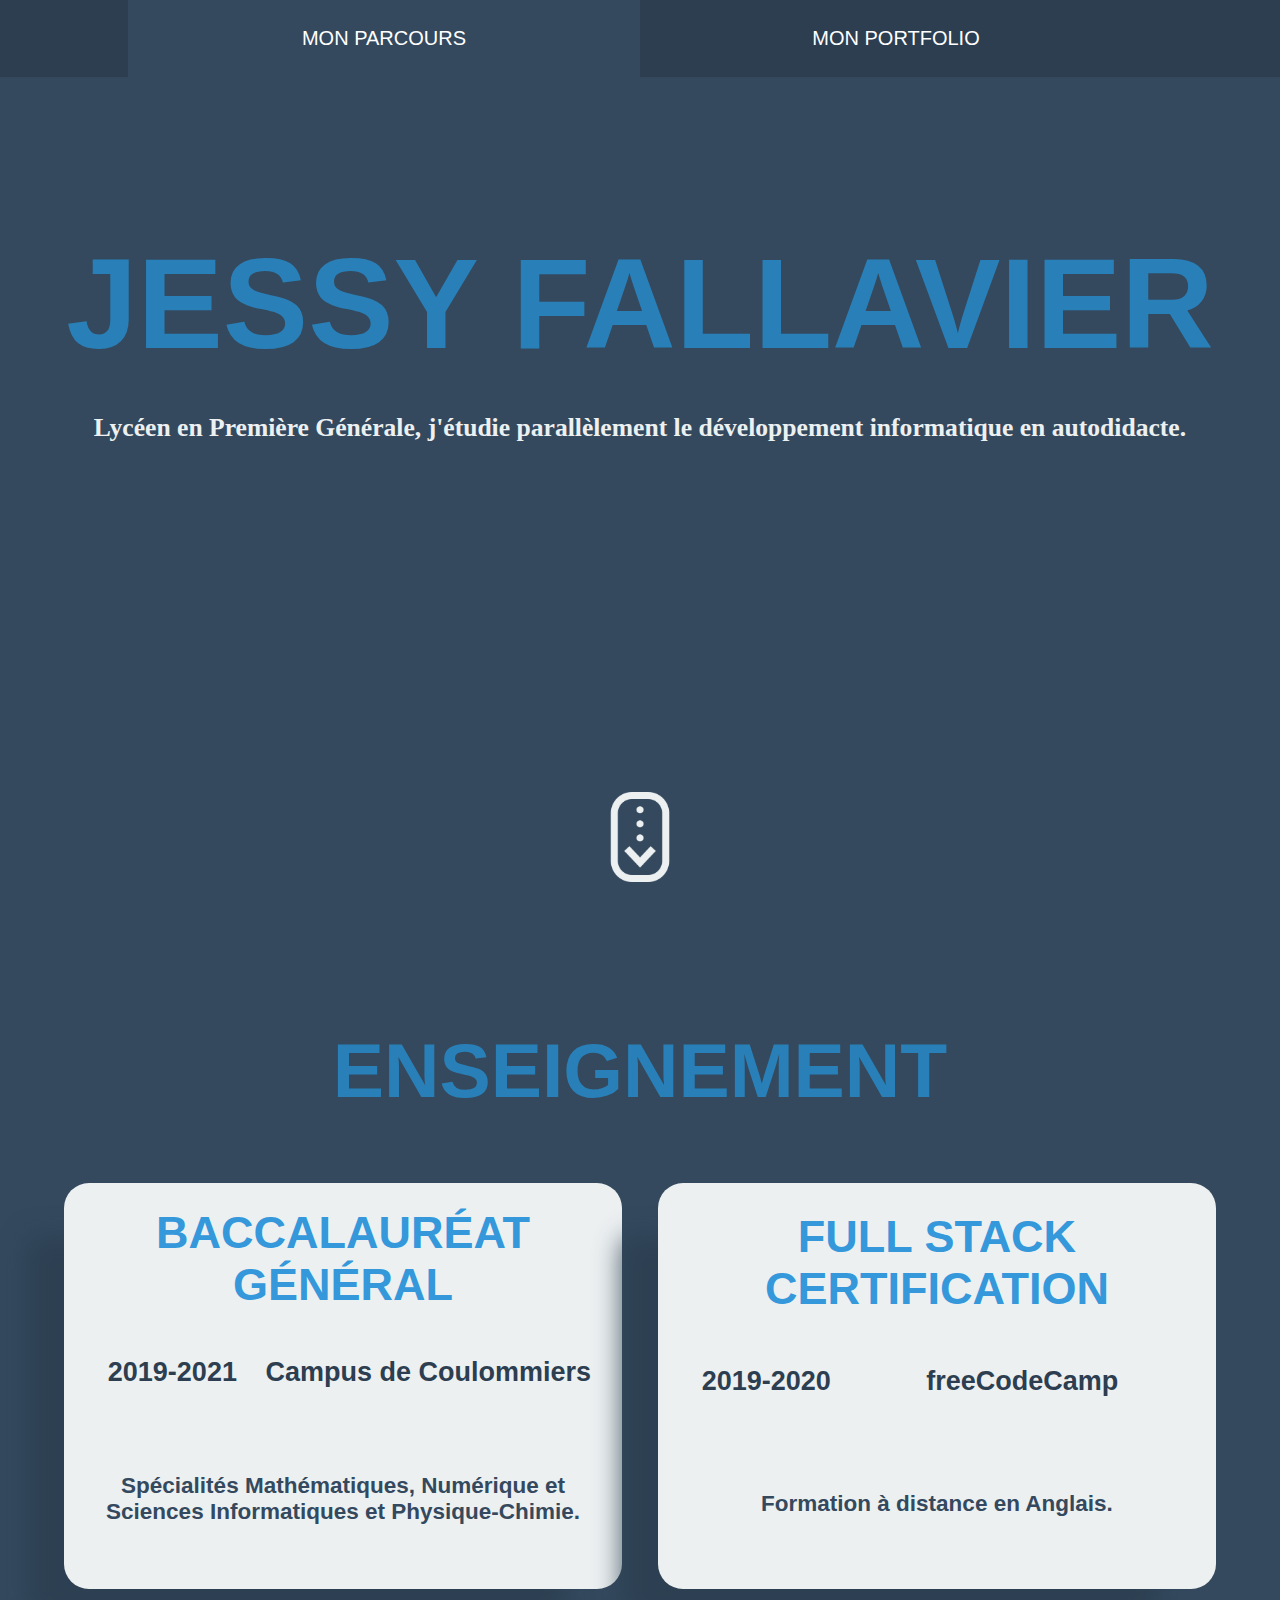
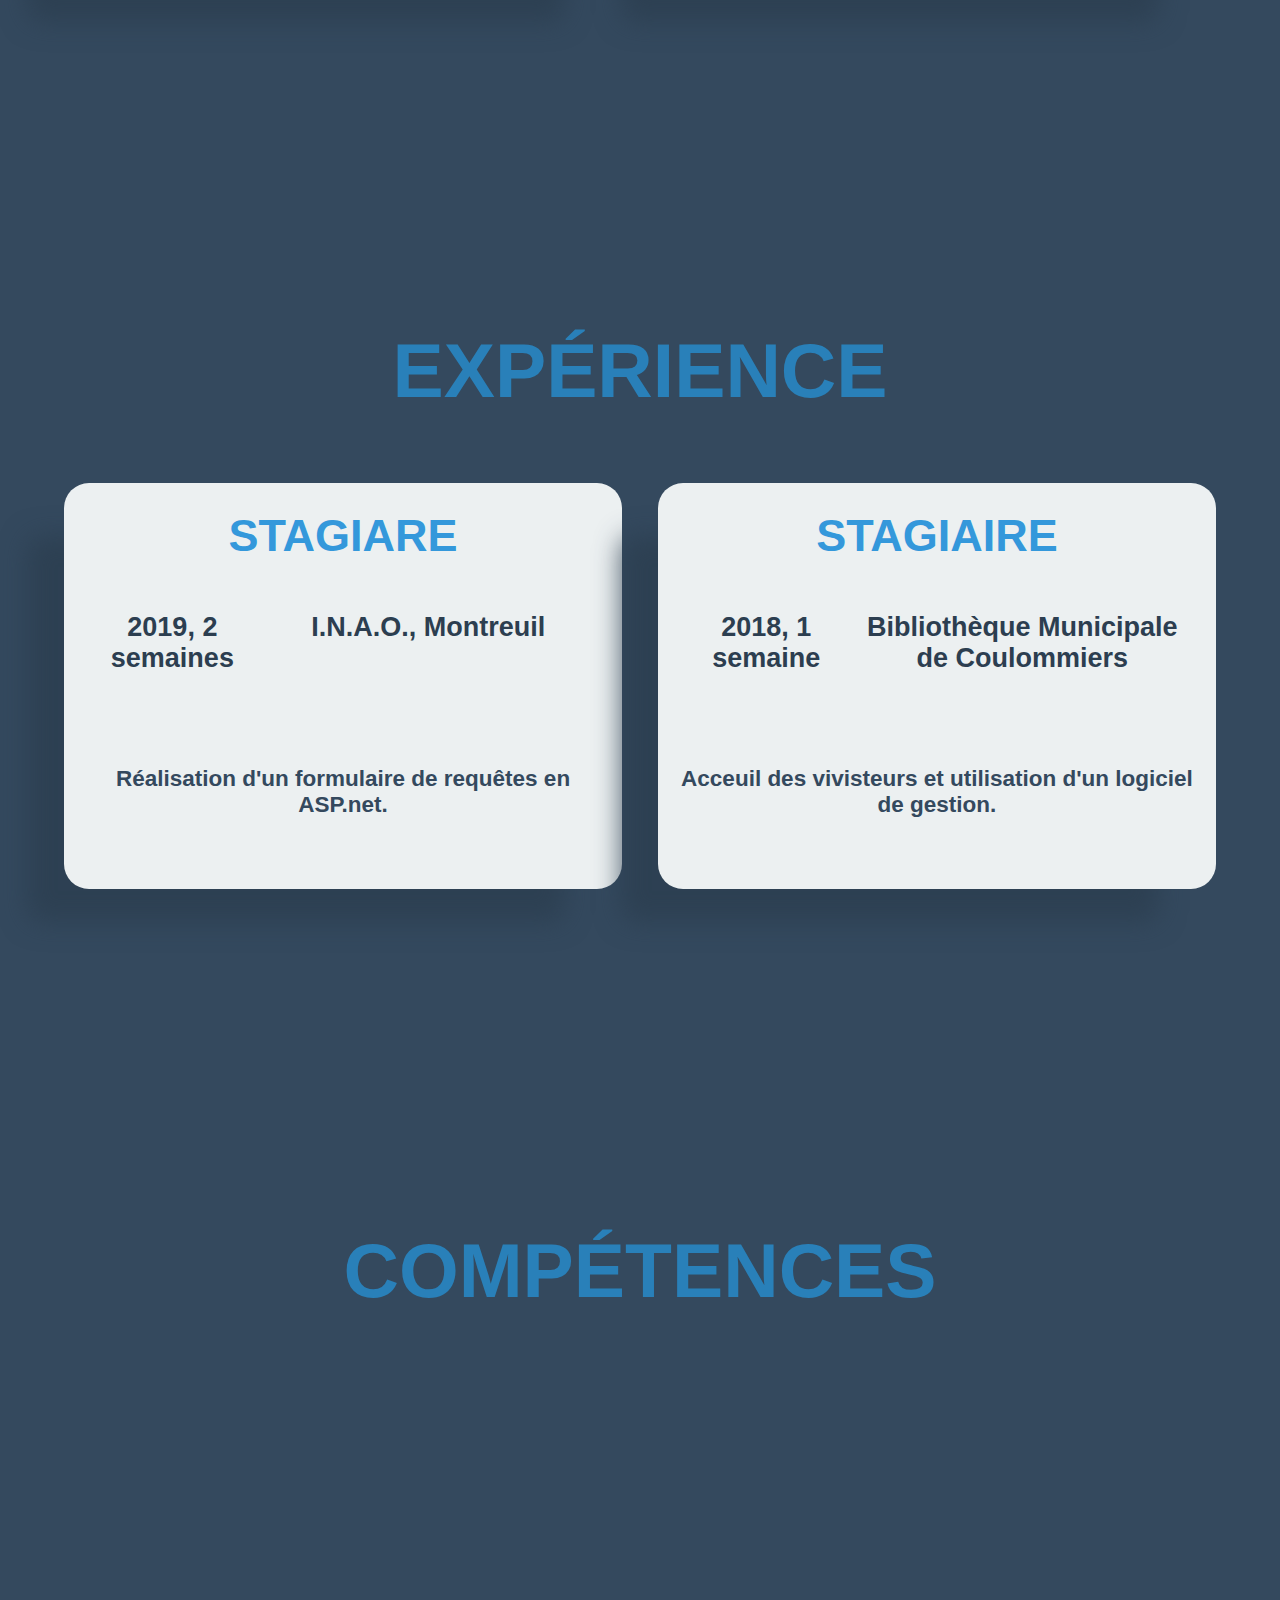
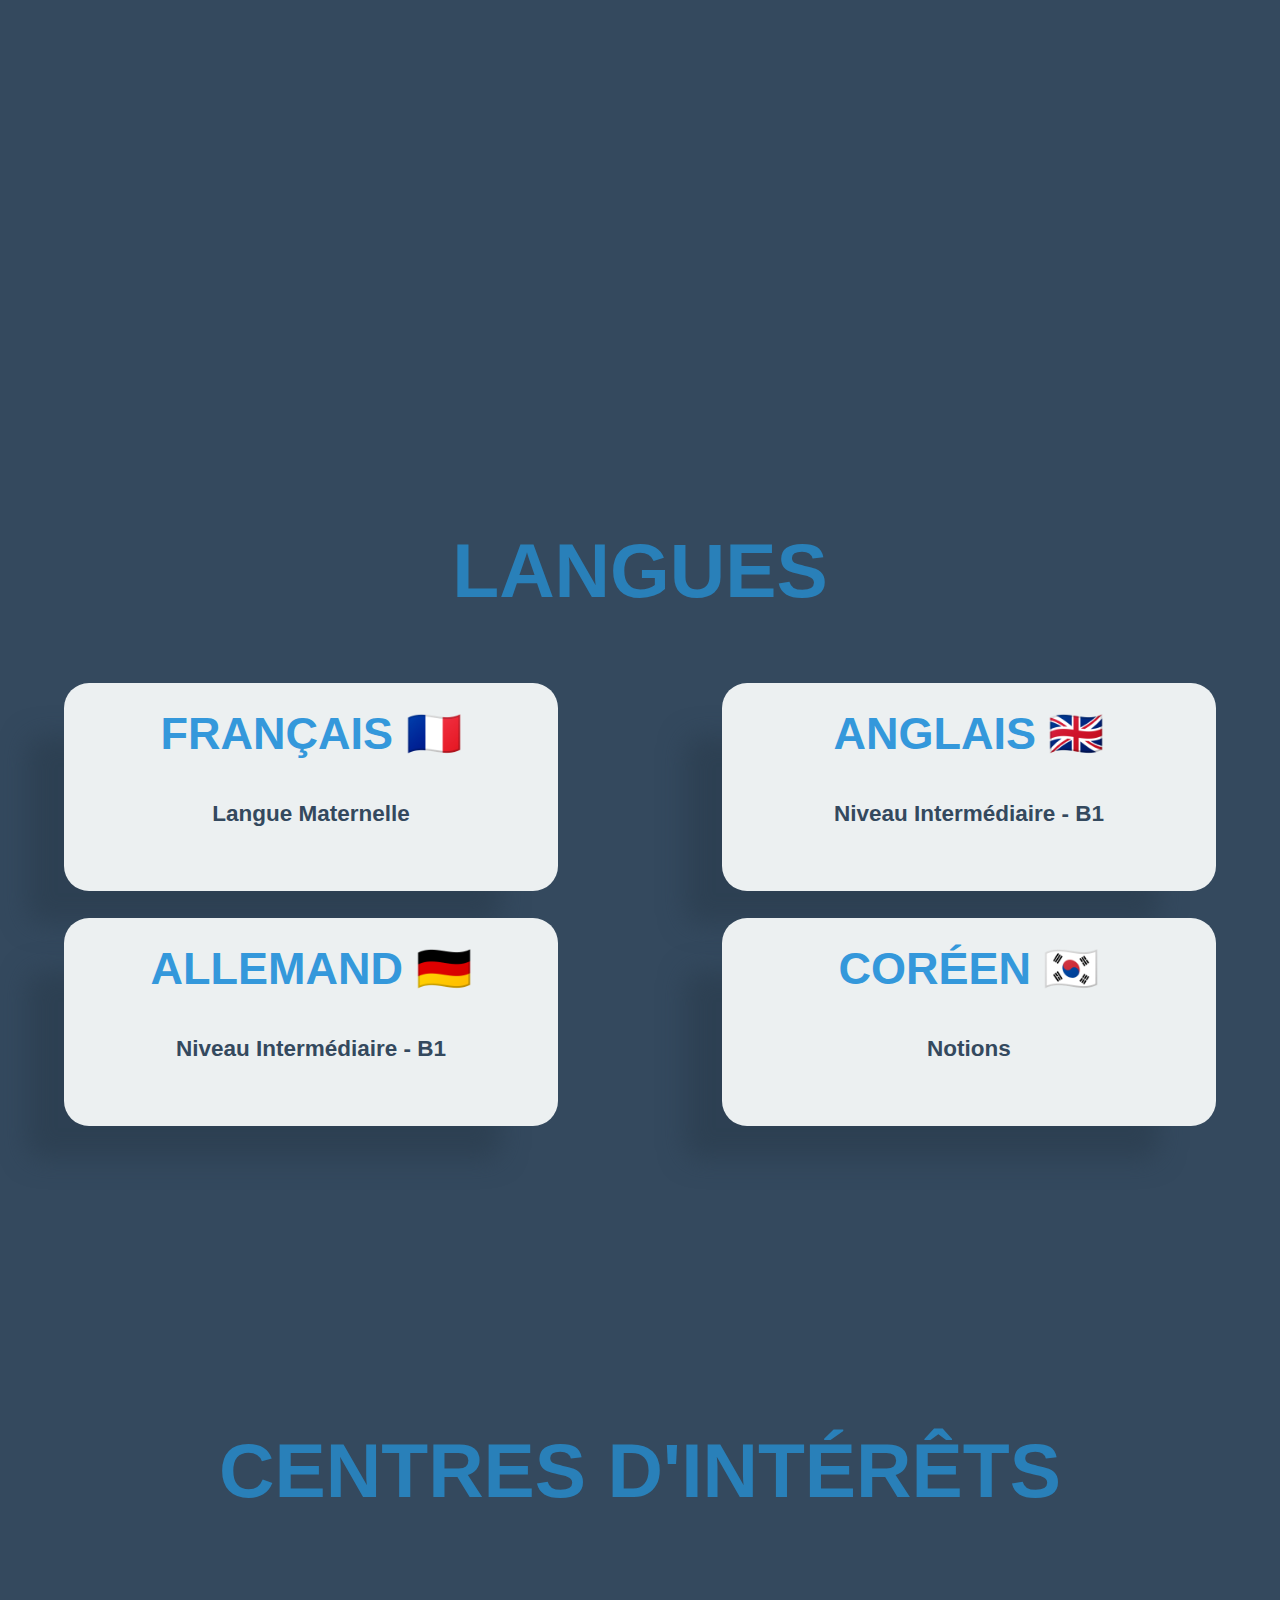
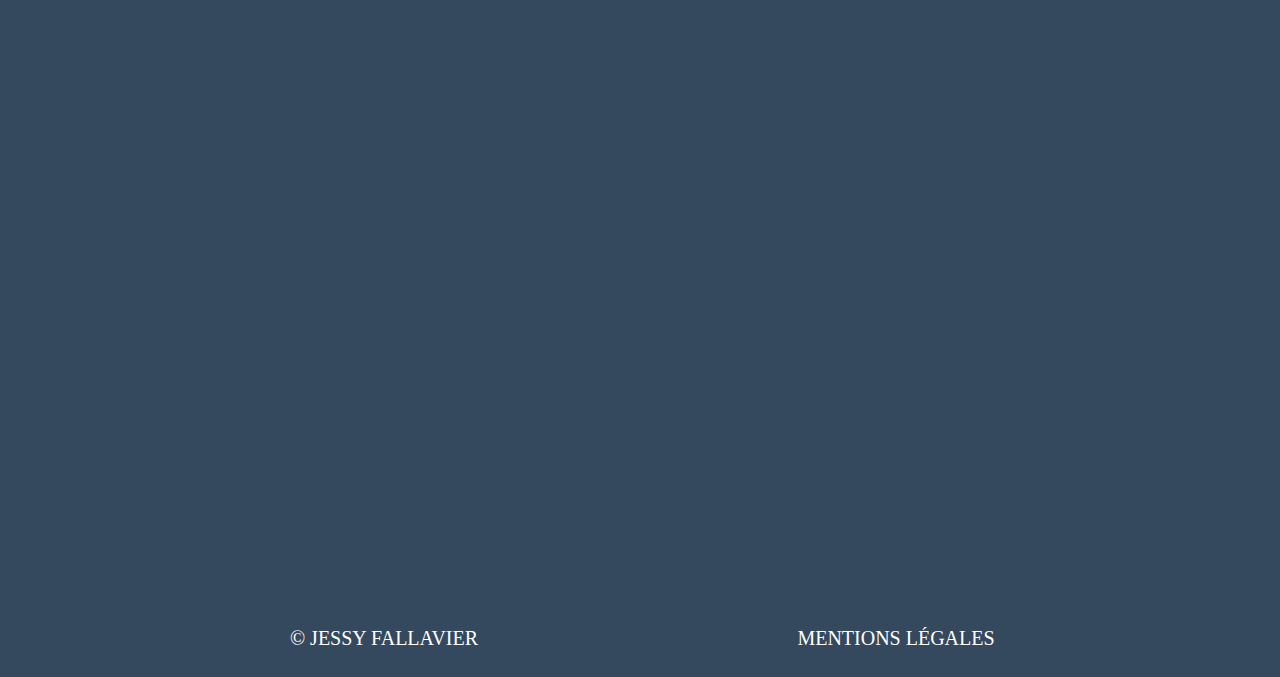
==== index.html @ e7a15d40 "mentions leg" ====
<!DOCTYPE html>
<html>
  <head>
    <meta charset="utf-8">
    <meta name="viewport" content="width=device-width">
    <title>Jessy Fallavier - Mon Parcours</title>
    <link rel="icon" href="images/favicon.ico" />
    <link href="style.css" rel="stylesheet" type="text/css" />

    <meta name="description" content="Lycéen en Première Générale, j'étudie parallèlement le développement informatique en autodidacte."/>
    <meta name="theme-color" content="#2c3e50">
  </head>
  <body>
    <script src="script.js"></script>
 
    <header>
      <nav>
        <!-- <img src="" alt="Logo" id="logo-ap2" style="display: none;"> -->
        <ul>
          <li><a href="" id="here">Mon Parcours</a></li>
          <li><a href="portfolio/">Mon Portfolio</a></li>
        </ul>
      </nav>
    </header>
    
    <div class="cont-main" id="profil">

      <section id="titre">
        <h1 id="nom">Jessy FALLAVIER</h1>
        <h3 id="contexte"> Lycéen en Première Générale, j'étudie parallèlement le développement informatique en autodidacte.</h3>
      </section>
      
      
    </div>
    <div class="cont-main" id="enseignement">
      <h2>Enseignement</h2>
      
      <section class="cont-tuiles" id="cont-tuiles-enseignement">
        <div class="tuiles" id="tuiles-enseignement">
          <h4 class="intitulé">Baccalauréat Général</h4>
          <h5 class="dates">2019-2021</h5>
          <h5 class="lieu">Campus de Coulommiers</h5>
          <h5 class="description">Spécialités Mathématiques, Numérique et Sciences Informatiques et Physique-Chimie.</h5>
        </div>
        <div class="tuiles" id="tuiles-enseignement">
          <h4 class="intitulé">Full Stack Certification</h4>
          <h5 class="dates">2019-2020</h5>
          <h5 class="lieu">freeCodeCamp</h5>
          <h5 class="description">Formation à distance en Anglais.</h5>
        </div>
      </section>


    </div>
    <div class="cont-main" id="experience">
      <h2>Expérience</h2>

      <section class="cont-tuiles" id="cont-tuiles-experience">
        <div class="tuiles" id="tuiles-experience">
          <h4 class="intitulé">Stagiare</h4>
          <h5 class="dates">2019, 2 semaines</h5>
          <h5 class="lieu">I.N.A.O., Montreuil</h5>
          <h5 class="description">Réalisation d'un formulaire de requêtes en ASP.net.</h5>
        </div>
        <div class="tuiles" id="tuiles-experience">
          <h4 class="intitulé">Stagiaire</h4>
          <h5 class="dates">2018, 1 semaine</h5>
          <h5 class="lieu">Bibliothèque Municipale de Coulommiers</h5>
          <h5 class="description">Acceuil des vivisteurs et utilisation d'un logiciel de gestion.</h5>
        </div>
      </section>


    </div>
    <div class="cont-main" id="competences">
      <h2>Compétences</h2>

    </div>
    <div class="cont-main" id="langues">
      <h2>Langues</h2>

      <section class="cont-tuiles" id="cont-tuiles-langues">
        <div class="tuiles tuiles-langues">
          <h4 class="intitulé">Français 🇫🇷</h4>
          <h5 class="description">Langue Maternelle</h5>
        </div>
        <div class="tuiles tuiles-langues">
          <h4 class="intitulé">Anglais 🇬🇧</h4>
          <h5 class="description">Niveau Intermédiaire - B1</h5>
        </div>
        <div class="tuiles tuiles-langues">
          <h4 class="intitulé">Allemand 🇩🇪</h4>
          <h5 class="description">Niveau Intermédiaire - B1</h5>
        </div>
        <div class="tuiles tuiles-langues">
          <h4 class="intitulé">Coréen 🇰🇷</h4>
          <h5 class="description">Notions</h5>
        </div>
      </section>
      
    </div>
    <div class="cont-main" id="interets">
      <h2>Centres d'intérêts</h2>

    </div>

    <footer>
      <img src="images/scroll.png" alt="Faites défiler la page !" class="img-defil">
      <ul>
        <li><a href="https://linkedin.com/in/jessyfal">&copy; Jessy FALLAVIER</a></li>
        <li><a href="leg/">Mentions Légales</a></li>
      </ul>

    </footer>

  </body>
</html>
---- style.css ----
html, body{
    margin :0;
    padding: 0;
    height: 100%;}

html {
    scroll-behavior: smooth;
}

body {
    background-color: #34495e;
}

header {
    background-color: #2c3e50;
    width: 100%;
    position: fixed;
    top: 0px;
    font-family: -apple-system, BlinkMacSystemFont, 'Segoe UI', Roboto, Oxygen, Ubuntu, Cantarell, 'Open Sans', 'Helvetica Neue', sans-serif;
}

ul {
    list-style-type: none;
    width: 80vw;
    margin:auto;
    padding: 0;
    overflow: hidden;
}
  
li {
    float: left;
    width: 40vw;
    font-size: 20px;
}

li a {
    display: block;
    color: white;
    text-align: center;
    padding: 3vh 16px;
    text-decoration: none;
    text-transform: uppercase;
}

li a:hover {
    background-color: #2980b9;
}

#here {
    background-color: #34495e;
}

.img-defil {
    width: 10vh;
    display: block;
    margin: auto;

    position: fixed;
    top: 88vh;
    left: 50vw;
    transform: translateX(-50%);
}

.cont-main {
    height: 100vh;
}

#titre {
    margin: auto;
    padding-top: 16vh;
}



#nom {
    color: #2980b9;
    font-size: 10vw;
    font-family: -apple-system, BlinkMacSystemFont, 'Segoe UI', Roboto, Oxygen, Ubuntu, Cantarell, 'Open Sans', 'Helvetica Neue', sans-serif;
    text-transform: uppercase;
    text-align: center;
    margin-bottom: 4vh;
}

h2 {
    color: #2980b9;
    font-size: 6vw;
    font-family: -apple-system, BlinkMacSystemFont, 'Segoe UI', Roboto, Oxygen, Ubuntu, Cantarell, 'Open Sans', 'Helvetica Neue', sans-serif;
    text-transform: uppercase;
    text-align: center;
    padding-top: 14vh;
    margin: 0;
    margin-bottom: 7.5vh;
}

#contexte {
    color: #ecf0f1;
    font-size: 2vw;
    text-align: center;
}

.cont-tuiles {
    margin: 4vh auto;
    width: 90vw;


    display: flex;
    flex-wrap: wrap;

    justify-content: space-between;
}

.tuiles {
    padding: 2%;
    background-color: #ecf0f1;
    border-radius: 25px;
    width: 40vw;
    height: 40vh;


    display: grid;
    grid-template-columns: repeat(3, 1fr);
    justify-items: center;
    text-align: center;

    font-family: -apple-system, BlinkMacSystemFont, 'Segoe UI', Roboto, Oxygen, Ubuntu, Cantarell, 'Open Sans', 'Helvetica Neue', sans-serif;
    color: #2c3e50;
    -webkit-box-shadow: -47px 43px 26px -10px rgba(44,62,80,0.8);
-moz-box-shadow: -47px 43px 26px -10px rgba(44,62,80,0.8);
box-shadow: -47px 43px 26px -10px rgba(44,62,80,0.8);
}

.tuiles-langues {
    height: 18vh !important;
    width: 35vw;
    margin-bottom: 3vh;;
}

.intitulé {
    color: #3498db;
    text-transform: uppercase;
    margin: auto;
    font-size: 5vh;
    grid-column: 1/4;
    grid-row: 1;

}

.dates {
    grid-column: 1/2;

}

.lieu {
    grid-column: 2/4;
}

.dates, .lieu {
    grid-row: 2;
    font-size: 3vh;
}

.description {
    grid-column: 1/4;
    grid-row: 3;
    font-size: 2.5vh;
    color: #34495e;

}
@media (max-width: 1000px) {
    #nom {
        font-size: 18vw;
    }

    #contexte {
        font-size: 4vh;
    }

    .img-defil {
        top: 85vh;
    }
    header, .img-defil {
        position: absolute;
    }

    h2 {
        font-size: 12vw;
        margin-bottom: 5vh;
        padding-top: 6vh;
    }
    .tuiles {
        width: 80vw;
        margin: auto;
        margin-bottom: 2vh;
        height: 34vh;
    }
    .tuiles-langues {
        height: 15vh !important;
    }
    .intitulé{
        font-size: 6vw;
    }
    .dates, .lieu {
        grid-row: 2;
        font-size: 5vw;
    }
    
    .description {
        grid-column: 1/4;
        grid-row: 3;
        font-size: 4.5vw;
    
    }

}
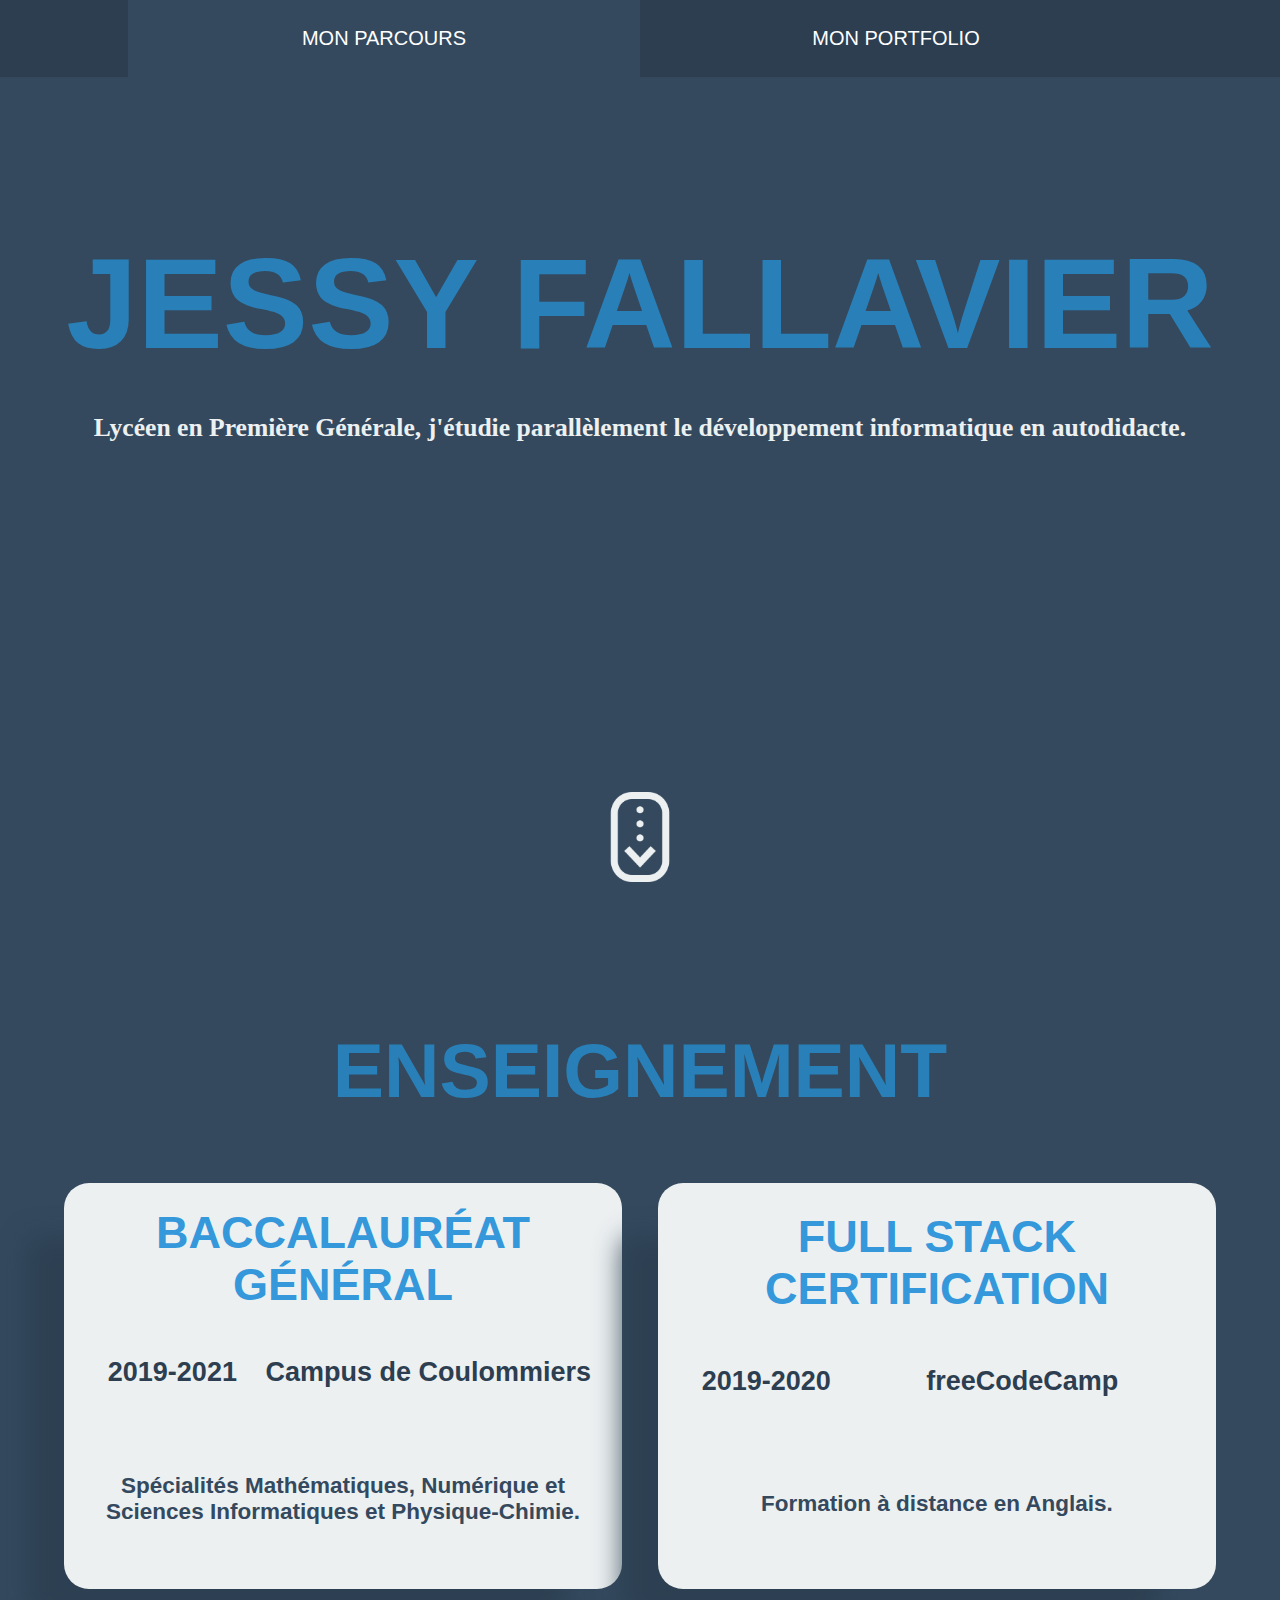
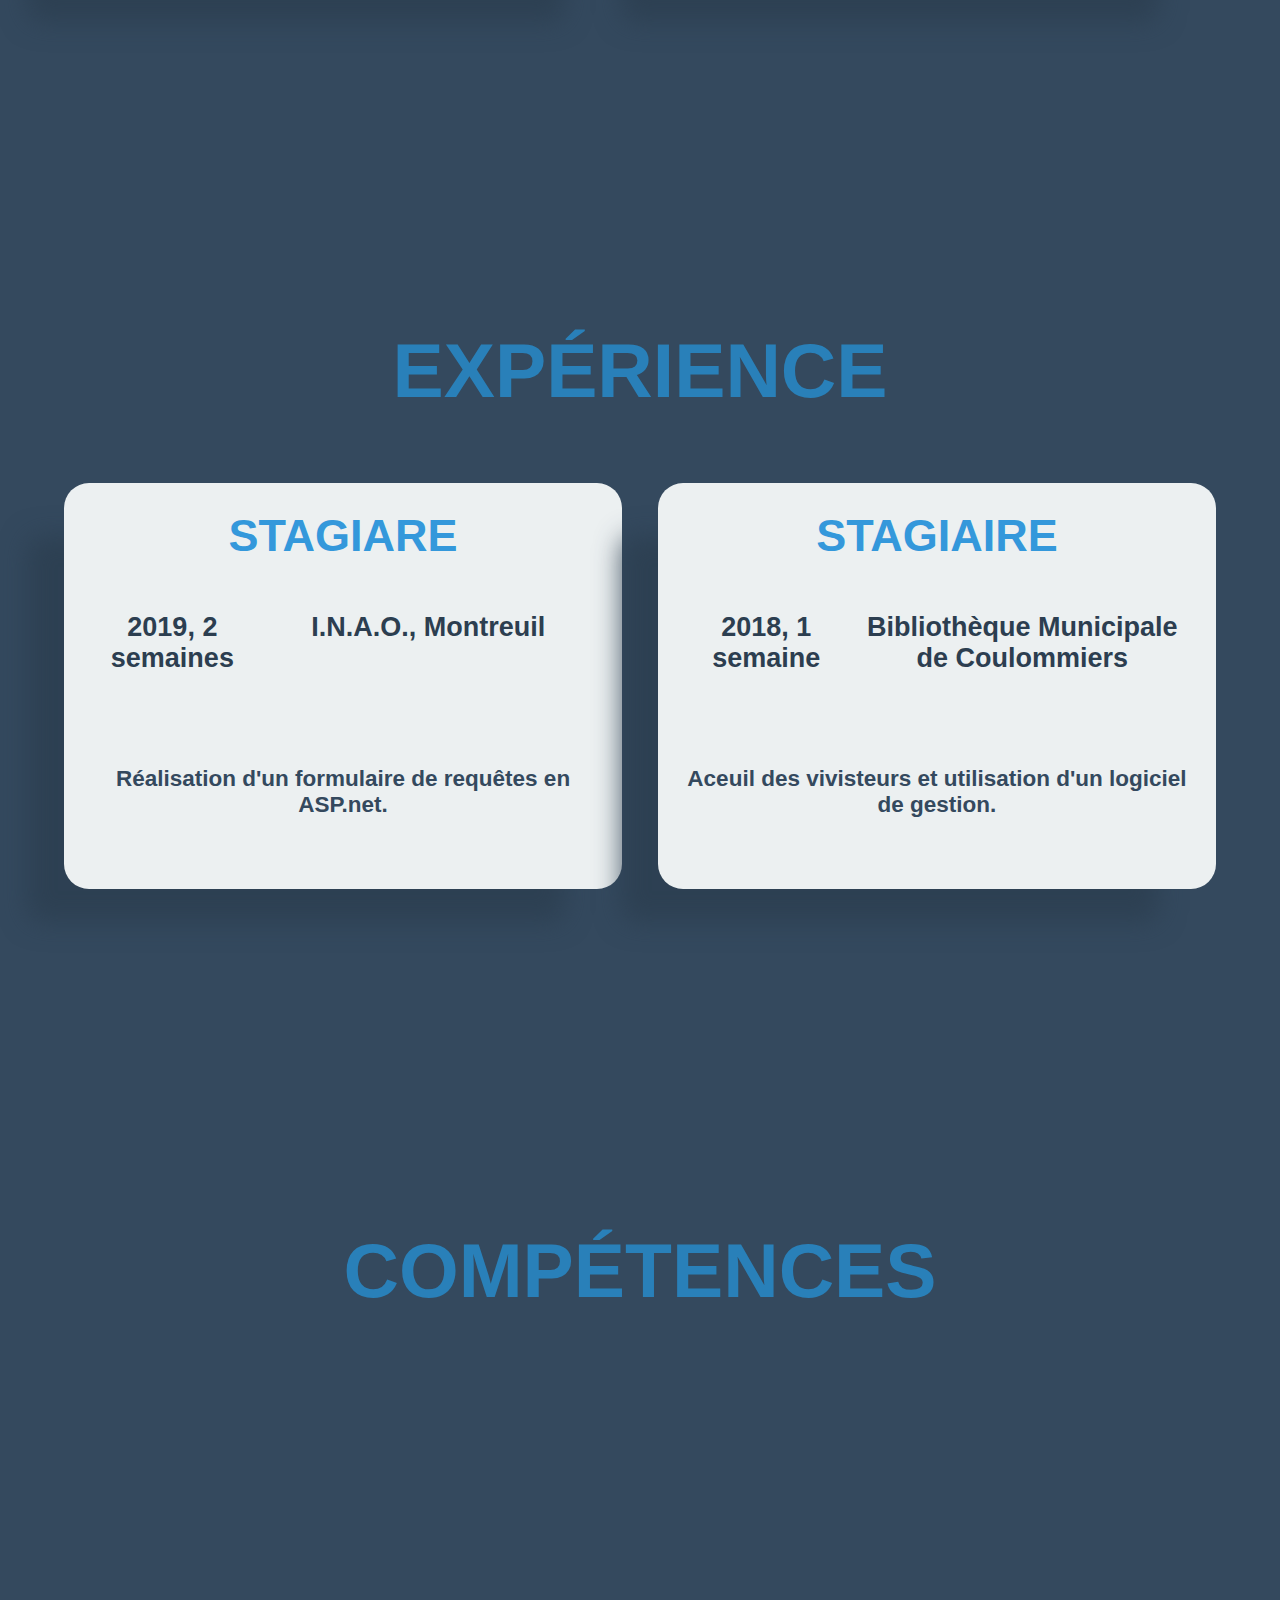
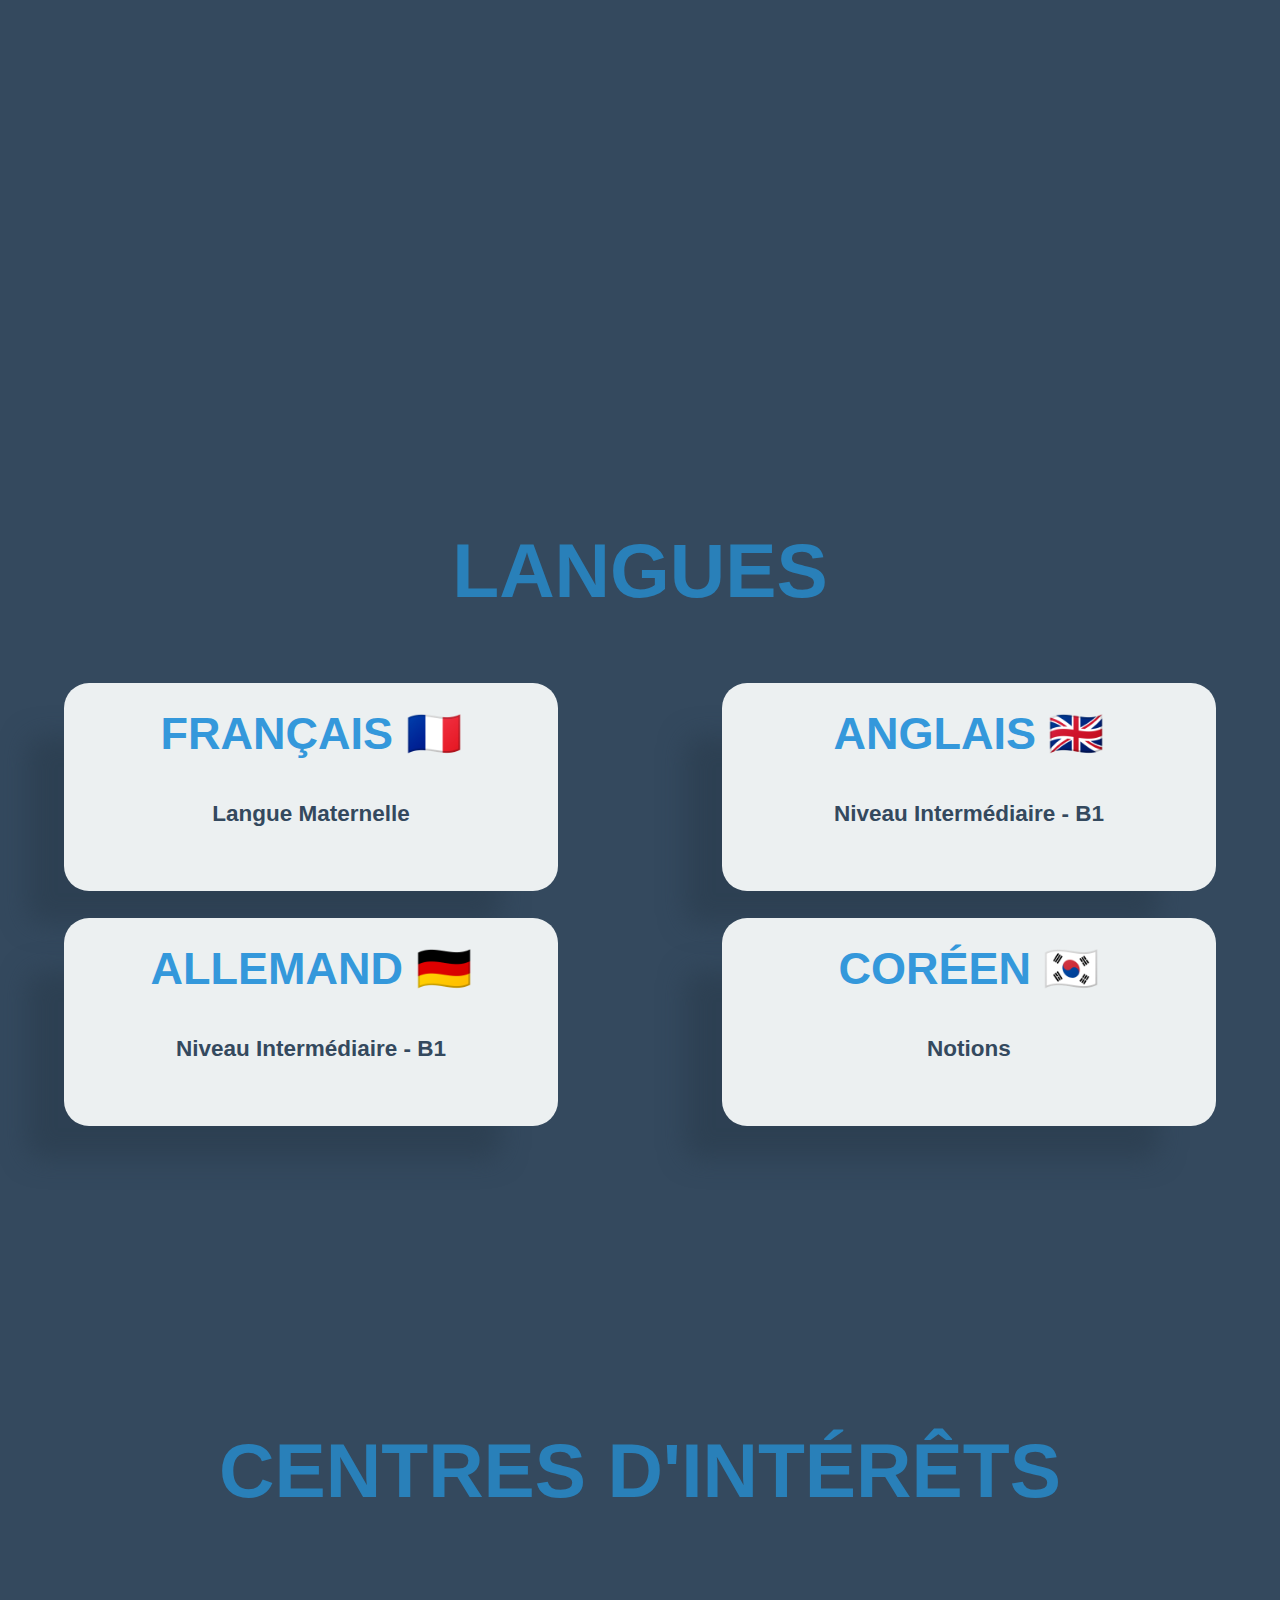
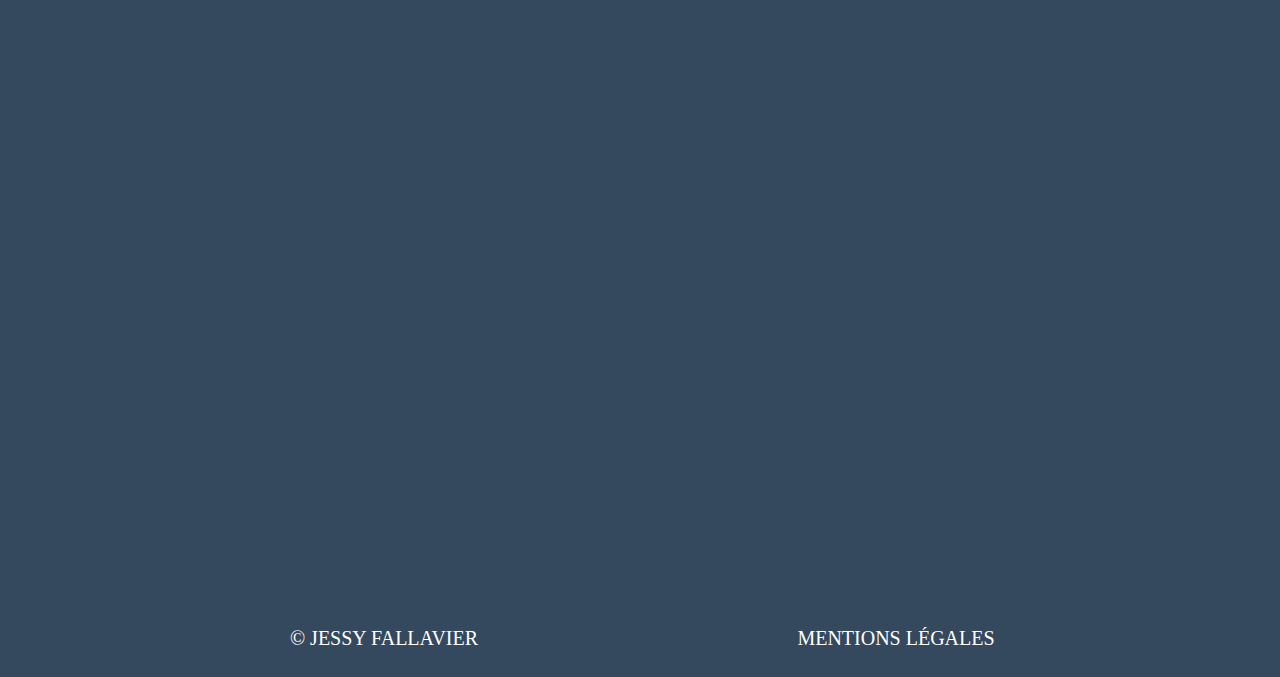
==== commit 98b64b2d: "compress_m_js-css" ====
--- a/index.html
+++ b/index.html
@@ -1,5 +1,5 @@
 <!DOCTYPE html>
-<html>
+<html lang="fr_FR">
   <head>
     <meta charset="utf-8">
     <meta name="viewport" content="width=device-width">
@@ -36,13 +36,13 @@
       <h2>Enseignement</h2>
       
       <section class="cont-tuiles" id="cont-tuiles-enseignement">
-        <div class="tuiles" id="tuiles-enseignement">
+        <div class="tuiles" class="tuiles-enseignement">
           <h4 class="intitulé">Baccalauréat Général</h4>
           <h5 class="dates">2019-2021</h5>
           <h5 class="lieu">Campus de Coulommiers</h5>
           <h5 class="description">Spécialités Mathématiques, Numérique et Sciences Informatiques et Physique-Chimie.</h5>
         </div>
-        <div class="tuiles" id="tuiles-enseignement">
+        <div class="tuiles" class="tuiles-enseignement">
           <h4 class="intitulé">Full Stack Certification</h4>
           <h5 class="dates">2019-2020</h5>
           <h5 class="lieu">freeCodeCamp</h5>
@@ -56,17 +56,17 @@
       <h2>Expérience</h2>
 
       <section class="cont-tuiles" id="cont-tuiles-experience">
-        <div class="tuiles" id="tuiles-experience">
+        <div class="tuiles" class="tuiles-experience">
           <h4 class="intitulé">Stagiare</h4>
           <h5 class="dates">2019, 2 semaines</h5>
           <h5 class="lieu">I.N.A.O., Montreuil</h5>
           <h5 class="description">Réalisation d'un formulaire de requêtes en ASP.net.</h5>
         </div>
-        <div class="tuiles" id="tuiles-experience">
+        <div class="tuiles" class="tuiles-experience">
           <h4 class="intitulé">Stagiaire</h4>
           <h5 class="dates">2018, 1 semaine</h5>
           <h5 class="lieu">Bibliothèque Municipale de Coulommiers</h5>
-          <h5 class="description">Acceuil des vivisteurs et utilisation d'un logiciel de gestion.</h5>
+          <h5 class="description">Aceuil des vivisteurs et utilisation d'un logiciel de gestion.</h5>
         </div>
       </section>
 
--- a/style.css
+++ b/style.css
@@ -1,219 +1 @@
-html, body{
-    margin :0;
-    padding: 0;
-    height: 100%;}
-
-html {
-    scroll-behavior: smooth;
-}
-
-body {
-    background-color: #34495e;
-}
-
-header {
-    background-color: #2c3e50;
-    width: 100%;
-    position: fixed;
-    top: 0px;
-    font-family: -apple-system, BlinkMacSystemFont, 'Segoe UI', Roboto, Oxygen, Ubuntu, Cantarell, 'Open Sans', 'Helvetica Neue', sans-serif;
-}
-
-ul {
-    list-style-type: none;
-    width: 80vw;
-    margin:auto;
-    padding: 0;
-    overflow: hidden;
-}
-  
-li {
-    float: left;
-    width: 40vw;
-    font-size: 20px;
-}
-
-li a {
-    display: block;
-    color: white;
-    text-align: center;
-    padding: 3vh 16px;
-    text-decoration: none;
-    text-transform: uppercase;
-}
-
-li a:hover {
-    background-color: #2980b9;
-}
-
-#here {
-    background-color: #34495e;
-}
-
-.img-defil {
-    width: 10vh;
-    display: block;
-    margin: auto;
-
-    position: fixed;
-    top: 88vh;
-    left: 50vw;
-    transform: translateX(-50%);
-}
-
-.cont-main {
-    height: 100vh;
-}
-
-#titre {
-    margin: auto;
-    padding-top: 16vh;
-}
-
-
-
-#nom {
-    color: #2980b9;
-    font-size: 10vw;
-    font-family: -apple-system, BlinkMacSystemFont, 'Segoe UI', Roboto, Oxygen, Ubuntu, Cantarell, 'Open Sans', 'Helvetica Neue', sans-serif;
-    text-transform: uppercase;
-    text-align: center;
-    margin-bottom: 4vh;
-}
-
-h2 {
-    color: #2980b9;
-    font-size: 6vw;
-    font-family: -apple-system, BlinkMacSystemFont, 'Segoe UI', Roboto, Oxygen, Ubuntu, Cantarell, 'Open Sans', 'Helvetica Neue', sans-serif;
-    text-transform: uppercase;
-    text-align: center;
-    padding-top: 14vh;
-    margin: 0;
-    margin-bottom: 7.5vh;
-}
-
-#contexte {
-    color: #ecf0f1;
-    font-size: 2vw;
-    text-align: center;
-}
-
-.cont-tuiles {
-    margin: 4vh auto;
-    width: 90vw;
-
-
-    display: flex;
-    flex-wrap: wrap;
-
-    justify-content: space-between;
-}
-
-.tuiles {
-    padding: 2%;
-    background-color: #ecf0f1;
-    border-radius: 25px;
-    width: 40vw;
-    height: 40vh;
-
-
-    display: grid;
-    grid-template-columns: repeat(3, 1fr);
-    justify-items: center;
-    text-align: center;
-
-    font-family: -apple-system, BlinkMacSystemFont, 'Segoe UI', Roboto, Oxygen, Ubuntu, Cantarell, 'Open Sans', 'Helvetica Neue', sans-serif;
-    color: #2c3e50;
-    -webkit-box-shadow: -47px 43px 26px -10px rgba(44,62,80,0.8);
--moz-box-shadow: -47px 43px 26px -10px rgba(44,62,80,0.8);
-box-shadow: -47px 43px 26px -10px rgba(44,62,80,0.8);
-}
-
-.tuiles-langues {
-    height: 18vh !important;
-    width: 35vw;
-    margin-bottom: 3vh;;
-}
-
-.intitulé {
-    color: #3498db;
-    text-transform: uppercase;
-    margin: auto;
-    font-size: 5vh;
-    grid-column: 1/4;
-    grid-row: 1;
-
-}
-
-.dates {
-    grid-column: 1/2;
-
-}
-
-.lieu {
-    grid-column: 2/4;
-}
-
-.dates, .lieu {
-    grid-row: 2;
-    font-size: 3vh;
-}
-
-.description {
-    grid-column: 1/4;
-    grid-row: 3;
-    font-size: 2.5vh;
-    color: #34495e;
-
-}
-@media (max-width: 1000px) {
-    #nom {
-        font-size: 18vw;
-    }
-
-    #contexte {
-        font-size: 4vh;
-    }
-
-    .img-defil {
-        top: 85vh;
-    }
-    header, .img-defil {
-        position: absolute;
-    }
-
-    h2 {
-        font-size: 12vw;
-        margin-bottom: 5vh;
-        padding-top: 6vh;
-    }
-    .tuiles {
-        width: 80vw;
-        margin: auto;
-        margin-bottom: 2vh;
-        height: 34vh;
-    }
-    .tuiles-langues {
-        height: 15vh !important;
-    }
-    .intitulé{
-        font-size: 6vw;
-    }
-    .dates, .lieu {
-        grid-row: 2;
-        font-size: 5vw;
-    }
-    
-    .description {
-        grid-column: 1/4;
-        grid-row: 3;
-        font-size: 4.5vw;
-    
-    }
-
-}
-
-
-
-
-
+body,html{margin:0;padding:0;height:100%}html{scroll-behavior:smooth}body{background-color:#34495e}header{background-color:#2c3e50;width:100%;position:fixed;top:0;font-family:-apple-system,BlinkMacSystemFont,'Segoe UI',Roboto,Oxygen,Ubuntu,Cantarell,'Open Sans','Helvetica Neue',sans-serif}ul{list-style-type:none;width:80vw;margin:auto;padding:0;overflow:hidden}li{float:left;width:40vw;font-size:20px}li a{display:block;color:#fff;text-align:center;padding:3vh 16px;text-decoration:none;text-transform:uppercase}li a:hover{background-color:#2980b9}#here{background-color:#34495e}.img-defil{width:10vh;display:block;margin:auto;position:fixed;top:88vh;left:50vw;transform:translateX(-50%)}.cont-main{height:100vh}#titre{margin:auto;padding-top:16vh}#nom{color:#2980b9;font-size:10vw;font-family:-apple-system,BlinkMacSystemFont,'Segoe UI',Roboto,Oxygen,Ubuntu,Cantarell,'Open Sans','Helvetica Neue',sans-serif;text-transform:uppercase;text-align:center;margin-bottom:4vh}h2{color:#2980b9;font-size:6vw;font-family:-apple-system,BlinkMacSystemFont,'Segoe UI',Roboto,Oxygen,Ubuntu,Cantarell,'Open Sans','Helvetica Neue',sans-serif;text-transform:uppercase;text-align:center;padding-top:14vh;margin:0;margin-bottom:7.5vh}#contexte{color:#ecf0f1;font-size:2vw;text-align:center}.cont-tuiles{margin:4vh auto;width:90vw;display:flex;flex-wrap:wrap;justify-content:space-between}.tuiles{padding:2%;background-color:#ecf0f1;border-radius:25px;width:40vw;height:40vh;display:grid;grid-template-columns:repeat(3,1fr);justify-items:center;text-align:center;font-family:-apple-system,BlinkMacSystemFont,'Segoe UI',Roboto,Oxygen,Ubuntu,Cantarell,'Open Sans','Helvetica Neue',sans-serif;color:#2c3e50;-webkit-box-shadow:-47px 43px 26px -10px rgba(44,62,80,.8);-moz-box-shadow:-47px 43px 26px -10px rgba(44,62,80,.8);box-shadow:-47px 43px 26px -10px rgba(44,62,80,.8)}.tuiles-langues{height:18vh!important;width:35vw;margin-bottom:3vh}.intitulé{color:#3498db;text-transform:uppercase;margin:auto;font-size:5vh;grid-column:1/4;grid-row:1}.dates{grid-column:1/2}.lieu{grid-column:2/4}.dates,.lieu{grid-row:2;font-size:3vh}.description{grid-column:1/4;grid-row:3;font-size:2.5vh;color:#34495e}@media (max-width:1000px){#nom{font-size:18vw}#contexte{font-size:4vh}.img-defil{top:85vh}.img-defil,header{position:absolute}h2{font-size:12vw;margin-bottom:5vh;padding-top:6vh}.tuiles{width:80vw;margin:auto;margin-bottom:2vh;height:34vh}.tuiles-langues{height:15vh!important}.intitulé{font-size:6vw}.dates,.lieu{grid-row:2;font-size:5vw}.description{grid-column:1/4;grid-row:3;font-size:4.5vw}}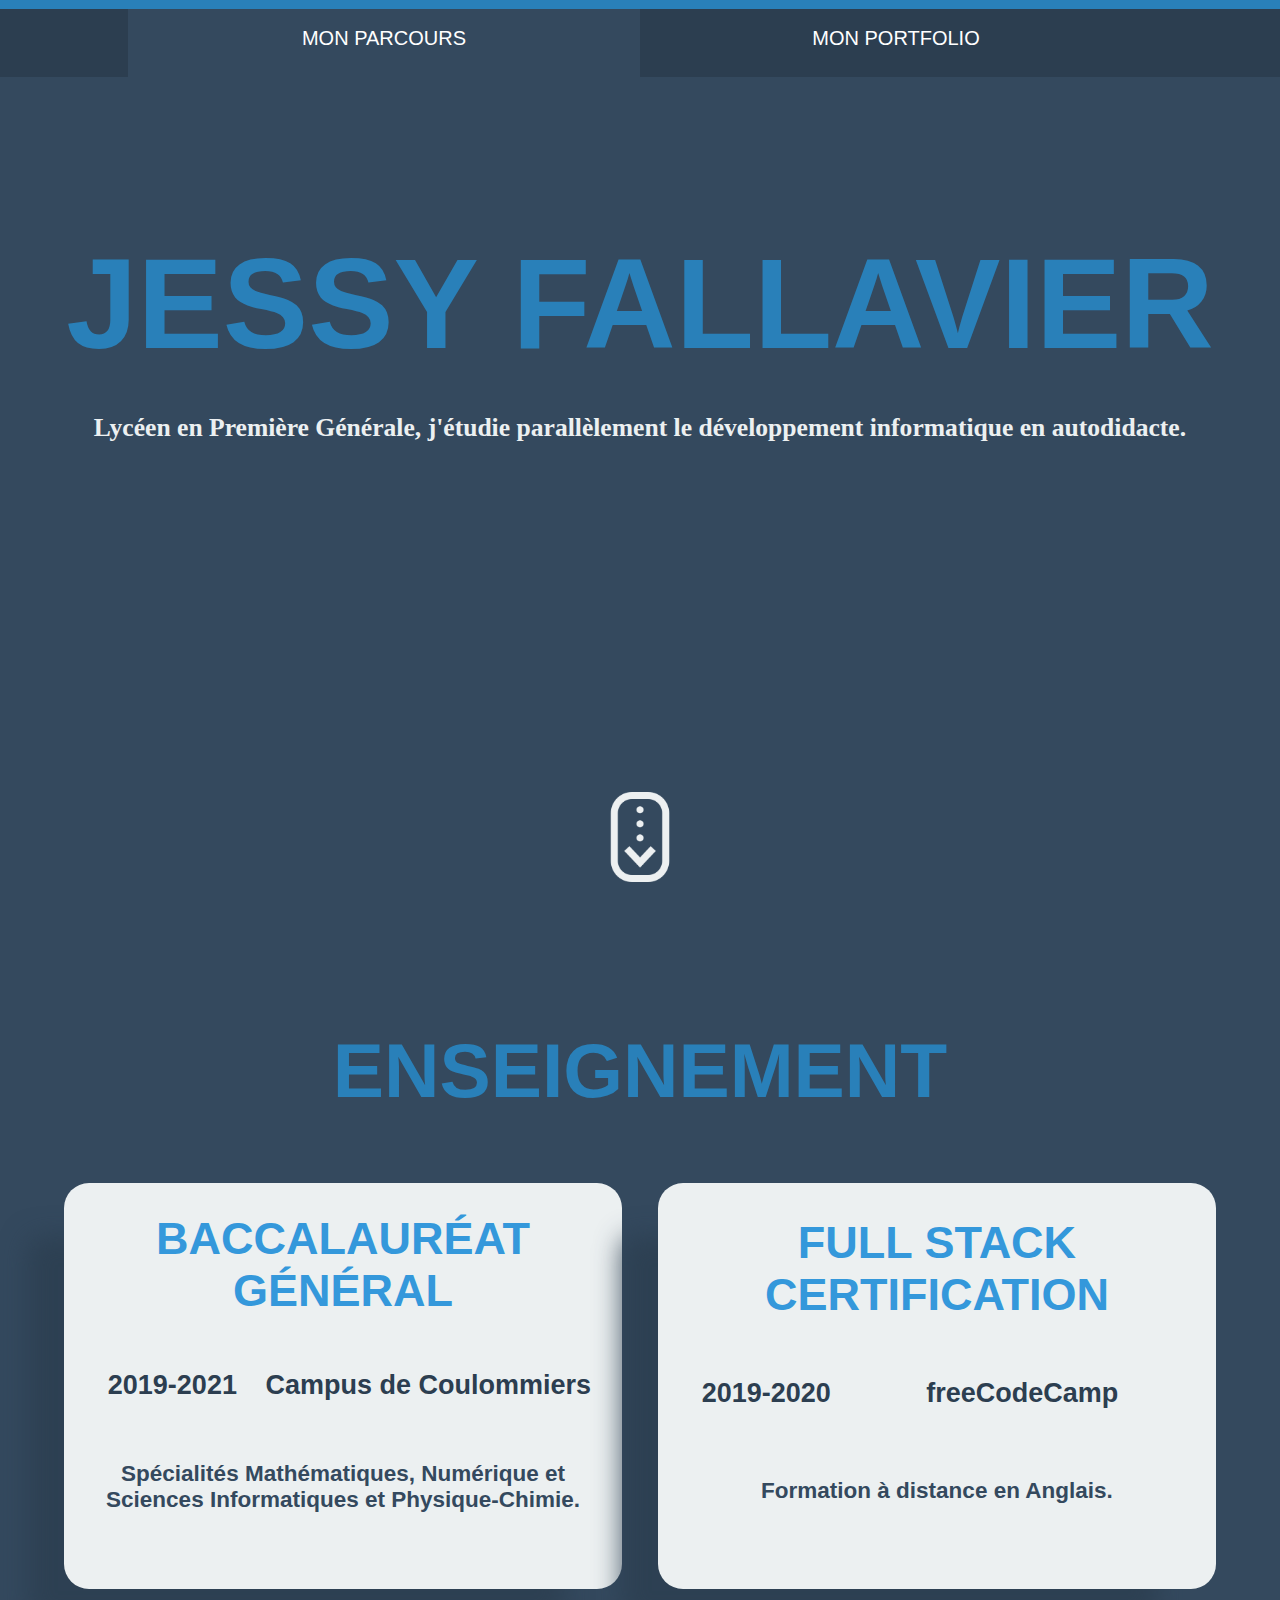
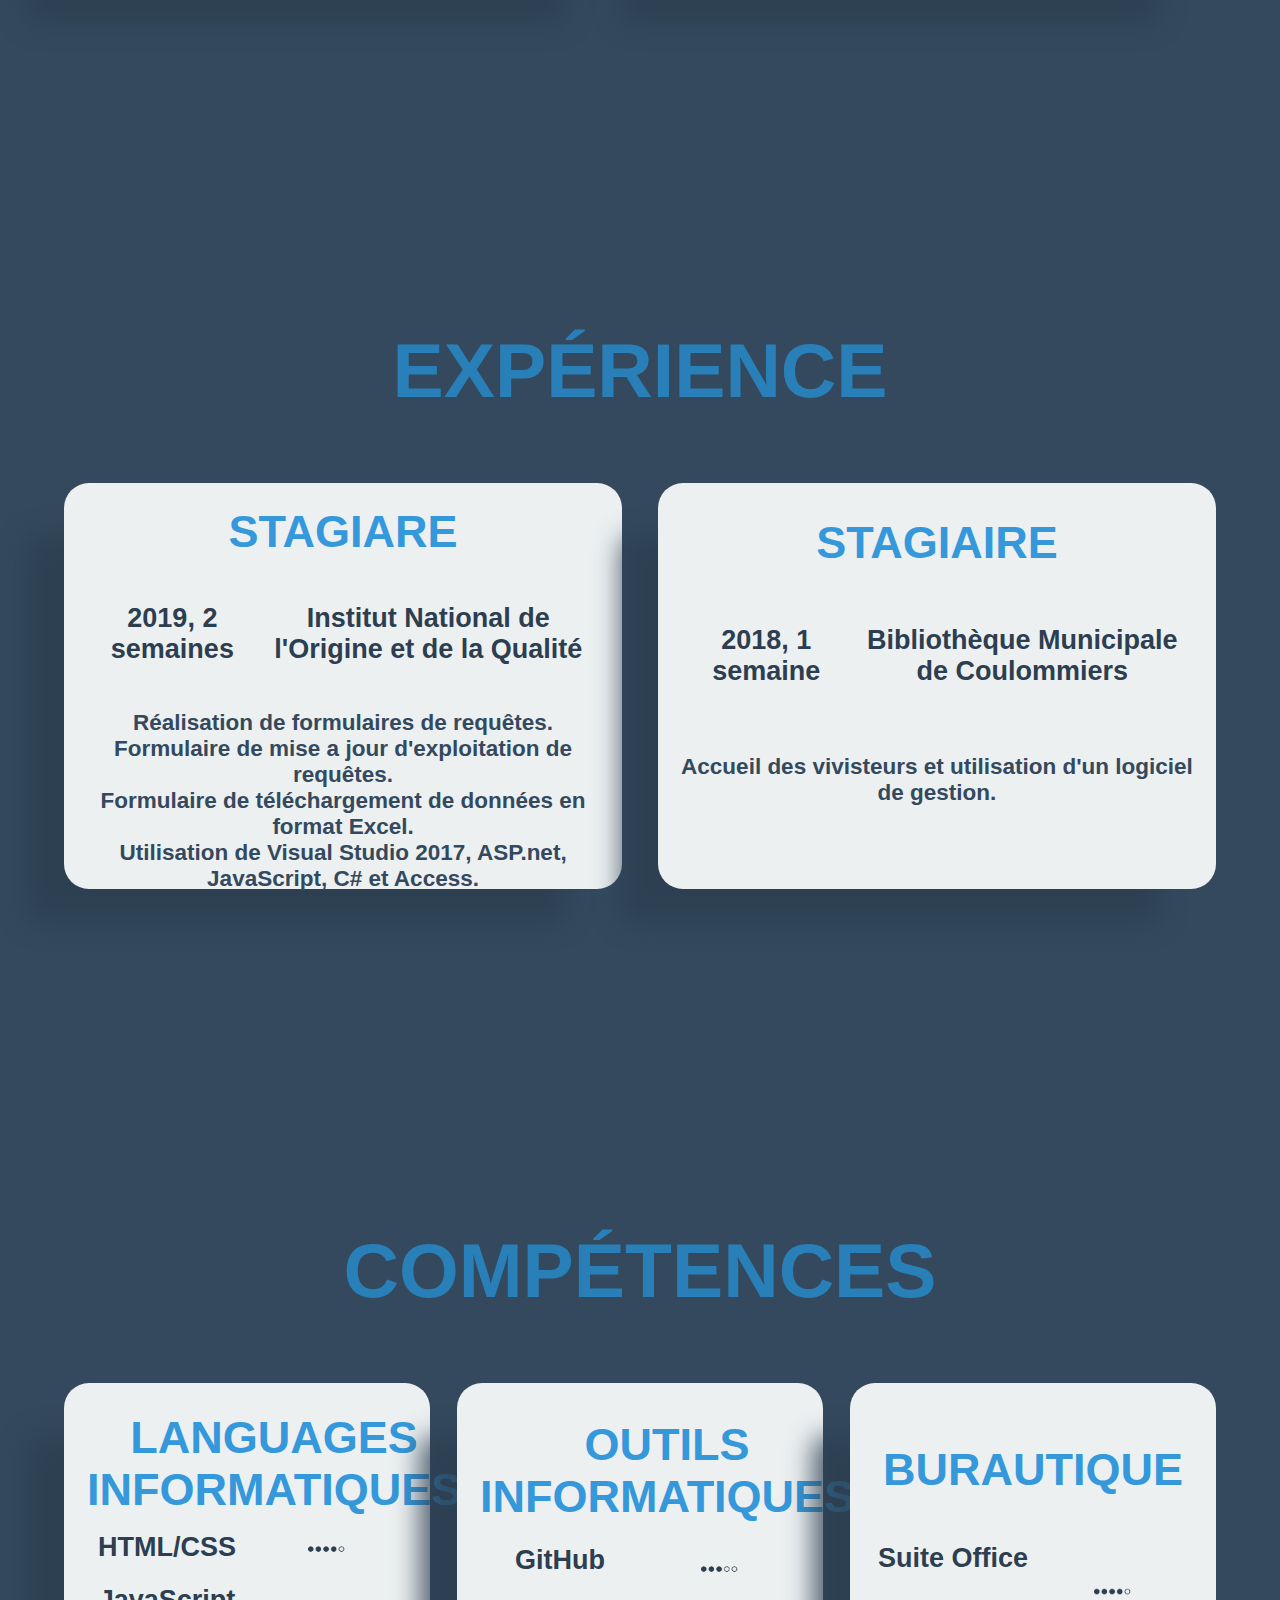
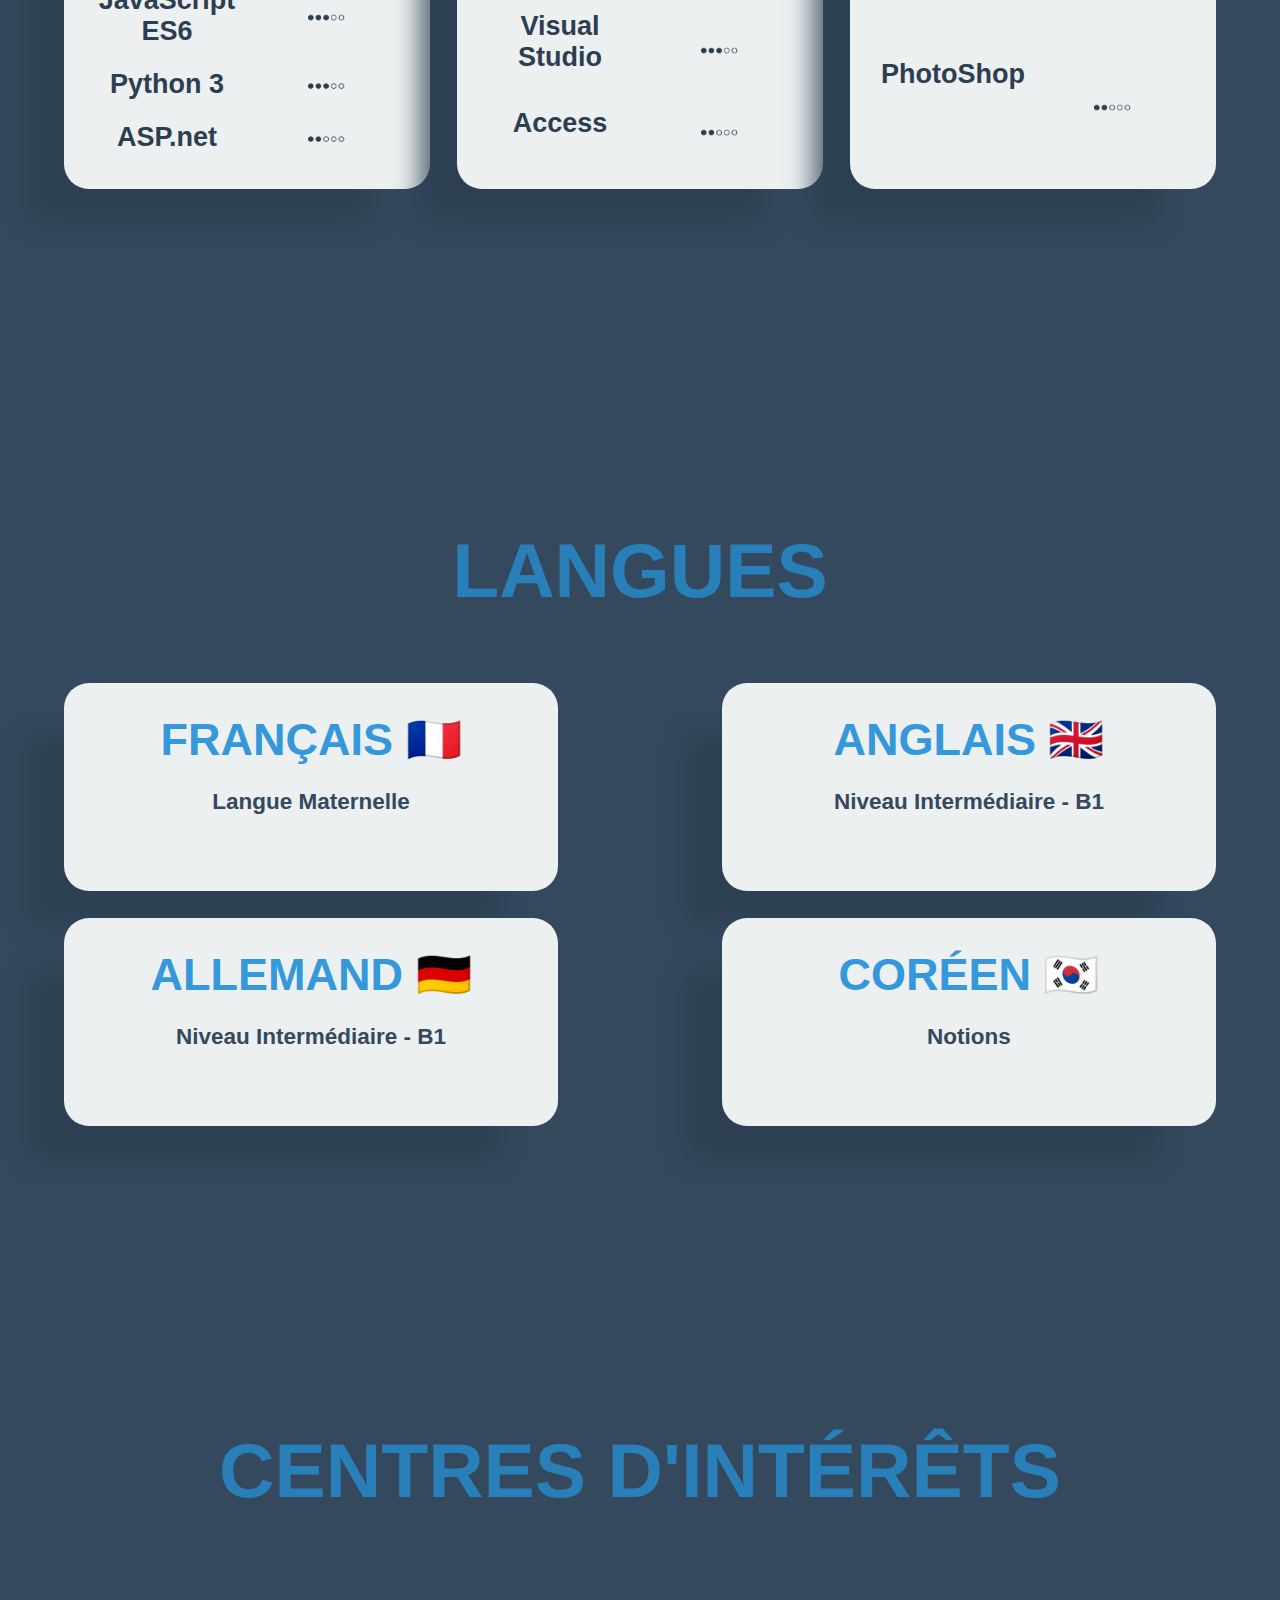
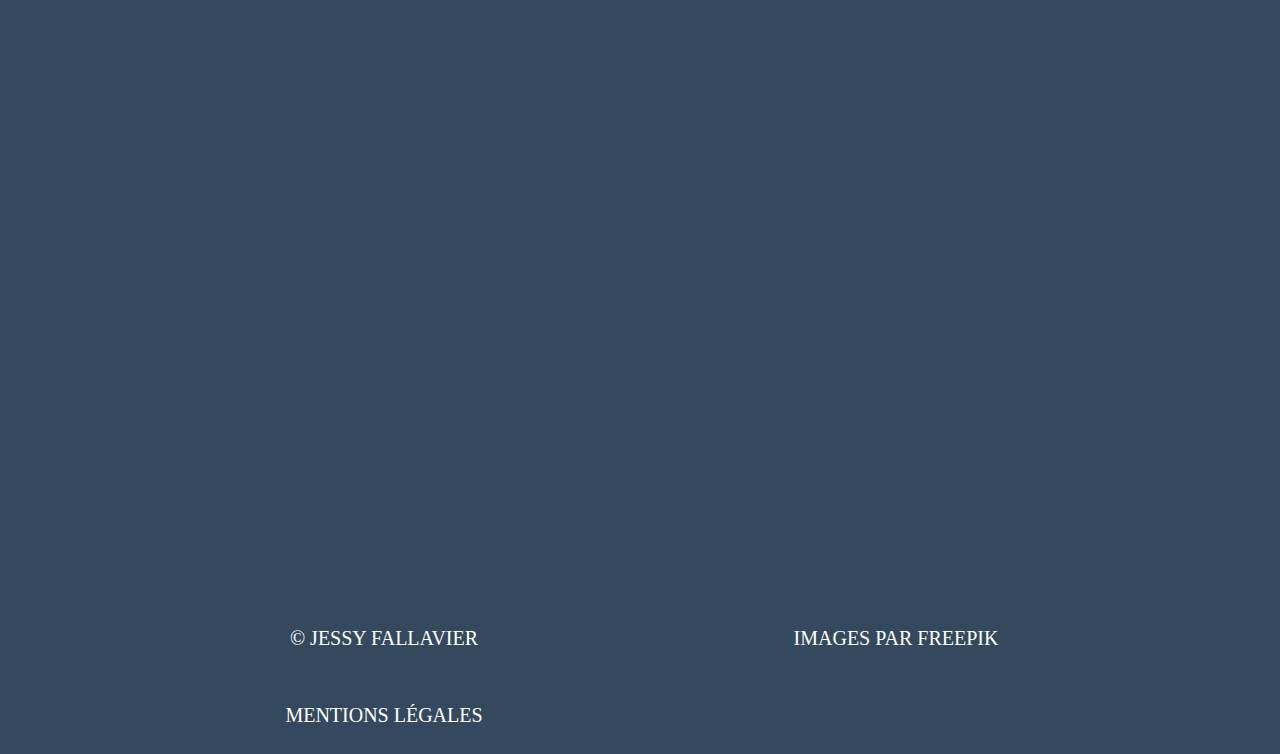
==== commit 2c0e1b71: "comp" ====
--- a/index.html
+++ b/index.html
@@ -15,7 +15,6 @@
  
     <header>
       <nav>
-        <!-- <img src="" alt="Logo" id="logo-ap2" style="display: none;"> -->
         <ul>
           <li><a href="" id="here">Mon Parcours</a></li>
           <li><a href="portfolio/">Mon Portfolio</a></li>
@@ -27,9 +26,8 @@
 
       <section id="titre">
         <h1 id="nom">Jessy FALLAVIER</h1>
-        <h3 id="contexte"> Lycéen en Première Générale, j'étudie parallèlement le développement informatique en autodidacte.</h3>
+        <h3 id="contexte">Lycéen en Première Générale, j'étudie parallèlement le développement informatique en autodidacte.</h3>
       </section>
-      
       
     </div>
     <div class="cont-main" id="enseignement">
@@ -59,14 +57,14 @@
         <div class="tuiles" class="tuiles-experience">
           <h4 class="intitulé">Stagiare</h4>
           <h5 class="dates">2019, 2 semaines</h5>
-          <h5 class="lieu">I.N.A.O., Montreuil</h5>
-          <h5 class="description">Réalisation d'un formulaire de requêtes en ASP.net.</h5>
+          <h5 class="lieu">Institut National de l'Origine et de la Qualité</h5>
+          <h5 class="description">Réalisation de formulaires de requêtes. <br> Formulaire de mise a jour d'exploitation de requêtes. <br> Formulaire de téléchargement de données en format Excel.<br> Utilisation de Visual Studio 2017, ASP.net, JavaScript, C# et Access.</h5>
         </div>
         <div class="tuiles" class="tuiles-experience">
           <h4 class="intitulé">Stagiaire</h4>
           <h5 class="dates">2018, 1 semaine</h5>
           <h5 class="lieu">Bibliothèque Municipale de Coulommiers</h5>
-          <h5 class="description">Aceuil des vivisteurs et utilisation d'un logiciel de gestion.</h5>
+          <h5 class="description">Accueil des vivisteurs et utilisation d'un logiciel de gestion.</h5>
         </div>
       </section>
 
@@ -74,6 +72,46 @@
     </div>
     <div class="cont-main" id="competences">
       <h2>Compétences</h2>
+
+      <section class="cont-tuiles" id="cont-tuiles-competences">
+        <div class="tuiles tuiles-competences">
+          <h4 class="intitulé">Languages Informatiques</h4>
+
+          <h5 class="comp">HTML/CSS</h5>
+          <img src="images/c4.png" alt="4/5" class="note">
+
+          <h5 class="comp">JavaScript ES6</h5>
+          <img src="images/c3.png" alt="3/5" class="note">
+
+          <h5 class="comp">Python 3</h5>
+          <img src="images/c3.png" alt="3/5" class="note">
+
+          <h5 class="comp">ASP.net</h5>
+          <img src="images/c2.png" alt="2/5" class="note">
+        </div>
+        <div class="tuiles tuiles-competences">
+          <h4 class="intitulé">Outils Informatiques</h4>
+
+          <h5 class="comp">GitHub</h5>
+          <img src="images/c3.png" alt="3/5" class="note">
+
+          <h5 class="comp">Visual Studio</h5>
+          <img src="images/c3.png" alt="3/5" class="note">
+
+          <h5 class="comp">Access</h5>
+          <img src="images/c2.png" alt="2/5" class="note">
+        </div>
+        <div class="tuiles tuiles-competences">
+          <h4 class="intitulé">Burautique</h4>
+
+          <h5 class="comp">Suite Office</h5>
+          <img src="images/c4.png" alt="4/5" class="note">
+
+          <h5 class="comp">PhotoShop</h5>
+          <img src="images/c2.png" alt="2/5" class="note">
+        </div>
+      </section>
+      
 
     </div>
     <div class="cont-main" id="langues">
@@ -106,8 +144,10 @@
 
     <footer>
       <img src="images/scroll.png" alt="Faites défiler la page !" class="img-defil">
+      <div id="progress-bar"></div>
       <ul>
         <li><a href="https://linkedin.com/in/jessyfal">&copy; Jessy FALLAVIER</a></li>
+        <li><a href="https://www.flaticon.com/authors/freepik">Images par Freepik</a></li>
         <li><a href="leg/">Mentions Légales</a></li>
       </ul>
 
--- a/style.css
+++ b/style.css
@@ -1 +1,281 @@
-body,html{margin:0;padding:0;height:100%}html{scroll-behavior:smooth}body{background-color:#34495e}header{background-color:#2c3e50;width:100%;position:fixed;top:0;font-family:-apple-system,BlinkMacSystemFont,'Segoe UI',Roboto,Oxygen,Ubuntu,Cantarell,'Open Sans','Helvetica Neue',sans-serif}ul{list-style-type:none;width:80vw;margin:auto;padding:0;overflow:hidden}li{float:left;width:40vw;font-size:20px}li a{display:block;color:#fff;text-align:center;padding:3vh 16px;text-decoration:none;text-transform:uppercase}li a:hover{background-color:#2980b9}#here{background-color:#34495e}.img-defil{width:10vh;display:block;margin:auto;position:fixed;top:88vh;left:50vw;transform:translateX(-50%)}.cont-main{height:100vh}#titre{margin:auto;padding-top:16vh}#nom{color:#2980b9;font-size:10vw;font-family:-apple-system,BlinkMacSystemFont,'Segoe UI',Roboto,Oxygen,Ubuntu,Cantarell,'Open Sans','Helvetica Neue',sans-serif;text-transform:uppercase;text-align:center;margin-bottom:4vh}h2{color:#2980b9;font-size:6vw;font-family:-apple-system,BlinkMacSystemFont,'Segoe UI',Roboto,Oxygen,Ubuntu,Cantarell,'Open Sans','Helvetica Neue',sans-serif;text-transform:uppercase;text-align:center;padding-top:14vh;margin:0;margin-bottom:7.5vh}#contexte{color:#ecf0f1;font-size:2vw;text-align:center}.cont-tuiles{margin:4vh auto;width:90vw;display:flex;flex-wrap:wrap;justify-content:space-between}.tuiles{padding:2%;background-color:#ecf0f1;border-radius:25px;width:40vw;height:40vh;display:grid;grid-template-columns:repeat(3,1fr);justify-items:center;text-align:center;font-family:-apple-system,BlinkMacSystemFont,'Segoe UI',Roboto,Oxygen,Ubuntu,Cantarell,'Open Sans','Helvetica Neue',sans-serif;color:#2c3e50;-webkit-box-shadow:-47px 43px 26px -10px rgba(44,62,80,.8);-moz-box-shadow:-47px 43px 26px -10px rgba(44,62,80,.8);box-shadow:-47px 43px 26px -10px rgba(44,62,80,.8)}.tuiles-langues{height:18vh!important;width:35vw;margin-bottom:3vh}.intitulé{color:#3498db;text-transform:uppercase;margin:auto;font-size:5vh;grid-column:1/4;grid-row:1}.dates{grid-column:1/2}.lieu{grid-column:2/4}.dates,.lieu{grid-row:2;font-size:3vh}.description{grid-column:1/4;grid-row:3;font-size:2.5vh;color:#34495e}@media (max-width:1000px){#nom{font-size:18vw}#contexte{font-size:4vh}.img-defil{top:85vh}.img-defil,header{position:absolute}h2{font-size:12vw;margin-bottom:5vh;padding-top:6vh}.tuiles{width:80vw;margin:auto;margin-bottom:2vh;height:34vh}.tuiles-langues{height:15vh!important}.intitulé{font-size:6vw}.dates,.lieu{grid-row:2;font-size:5vw}.description{grid-column:1/4;grid-row:3;font-size:4.5vw}}+:root {
+    --cursor-h: 100vw;
+}
+
+html, body{
+    margin :0;
+    padding: 0;
+    height: 100%;}
+
+html {
+    scroll-behavior: smooth;
+    scrollbar-color: #2980b9 #2c3e50;
+    scrollbar-width: thin;
+
+}
+
+body {
+    background-color: #34495e;
+}
+
+header {
+    background-color: #2c3e50;
+    width: 100%;
+    position: fixed;
+    top: 0px;
+    font-family: -apple-system, BlinkMacSystemFont, 'Segoe UI', Roboto, Oxygen, Ubuntu, Cantarell, 'Open Sans', 'Helvetica Neue', sans-serif;
+}
+
+ul {
+    list-style-type: none;
+    width: 80vw;
+    margin:auto;
+    padding: 0;
+    overflow: hidden;
+}
+  
+li {
+    float: left;
+    width: 40vw;
+    font-size: 20px;
+}
+
+li a {
+    display: block;
+    color: white;
+    text-align: center;
+    padding: 3vh 16px;
+    text-decoration: none;
+    text-transform: uppercase;
+}
+
+li a:hover {
+    background-color: #2980b9;
+}
+
+#here {
+    background-color: #34495e;
+}
+
+.img-defil {
+    width: 10vh;
+    display: block;
+    margin: auto;
+
+    position: fixed;
+    top: 88vh;
+    left: 50vw;
+    transform: translateX(-50%);
+}
+
+#progress-bar { 
+    width: 100vw;
+    height: 1vh;
+    background-color: #2c3e50;
+
+    position: fixed;
+    top: 0px;
+
+}
+
+#progress-bar:before { 
+    content: '';
+    display: block;
+    position: absolute;
+    width: var(--cursor-h);
+    height: 1vh;
+    background: #2980b9;
+}
+
+.cont-main {
+    height: 100vh;
+}
+
+#titre {
+    margin: auto;
+    padding-top: 16vh;
+}
+
+
+
+#nom {
+    color: #2980b9;
+    font-size: 10vw;
+    font-family: -apple-system, BlinkMacSystemFont, 'Segoe UI', Roboto, Oxygen, Ubuntu, Cantarell, 'Open Sans', 'Helvetica Neue', sans-serif;
+    text-transform: uppercase;
+    text-align: center;
+    margin-bottom: 4vh;
+}
+
+h2 {
+    color: #2980b9;
+    font-size: 6vw;
+    font-family: -apple-system, BlinkMacSystemFont, 'Segoe UI', Roboto, Oxygen, Ubuntu, Cantarell, 'Open Sans', 'Helvetica Neue', sans-serif;
+    text-transform: uppercase;
+    text-align: center;
+    padding-top: 14vh;
+    margin: 0;
+    margin-bottom: 7.5vh;
+}
+
+#contexte {
+    color: #ecf0f1;
+    font-size: 2vw;
+    text-align: center;
+}
+
+.cont-tuiles {
+    margin: 4vh auto;
+    width: 90vw;
+
+
+    display: flex;
+    flex-wrap: wrap;
+
+    justify-content: space-between;
+}
+
+.tuiles {
+    padding: 2%;
+    background-color: #ecf0f1;
+    border-radius: 25px;
+    width: 40vw;
+    height: 40vh;
+
+
+    display: grid;
+    grid-template-columns: repeat(3, 1fr);
+    justify-items: center;
+    text-align: center;
+
+    font-family: -apple-system, BlinkMacSystemFont, 'Segoe UI', Roboto, Oxygen, Ubuntu, Cantarell, 'Open Sans', 'Helvetica Neue', sans-serif;
+    color: #2c3e50;
+    -webkit-box-shadow: -47px 43px 26px -10px rgba(44,62,80,0.8);
+-moz-box-shadow: -47px 43px 26px -10px rgba(44,62,80,0.8);
+box-shadow: -47px 43px 26px -10px rgba(44,62,80,0.8);
+}
+
+.tuiles-competences {
+    width: 25vw;
+    display: grid;
+    grid-template-columns: repeat(2, 1fr) !important;
+}
+
+.tuiles-competences > .intitulé {
+    grid-column: 1/3;
+}
+
+
+.tuiles-langues {
+    height: 18vh !important;
+    width: 35vw;
+    margin-bottom: 3vh;;
+}
+
+.intitulé {
+    color: #3498db;
+    text-transform: uppercase;
+    margin: auto;
+    font-size: 5vh;
+    grid-column: 1/4;
+    grid-row: 1;
+
+}
+
+.dates {
+    grid-column: 1/2;
+
+}
+
+.lieu {
+    grid-column: 2/4;
+}
+
+.dates, .lieu{
+    grid-row: 2;
+    font-size: 3vh;
+}
+
+.note {
+    width: 3vw;
+    grid-column: 2/3;
+    margin: auto;
+}
+
+.comp {
+    font-size: 3vh;
+    grid-column: 1/2;
+    margin: 1vh 0 0 0;
+}
+
+.description {
+    grid-column: 1/4;
+    grid-row: 3;
+    font-size: 2.5vh;
+    color: #34495e;
+
+    margin-top: 0px;
+
+}
+@media (max-width: 1000px) {
+    #nom {
+        font-size: 18vw;
+    }
+
+    #contexte {
+        font-size: 4vh;
+    }
+
+    .img-defil {
+        top: 85vh;
+    }
+    header, .img-defil {
+        position: absolute;
+    }
+
+    h2 {
+        font-size: 12vw;
+        margin-bottom: 5vh;
+        padding-top: 6vh;
+    }
+    .tuiles {
+        width: 80vw;
+        margin: auto;
+        margin-bottom: 2vh;
+        height: 34vh;
+    }
+    .tuiles-langues {
+        height: 15vh !important;
+    }
+    .intitulé{
+        font-size: 6vw;
+    }
+    .dates, .lieu {
+        grid-row: 2;
+        font-size: 5vw;
+    }
+    
+    .description {
+        grid-column: 1/4;
+        grid-row: 3;
+        font-size: 4.5vw;
+    
+    }
+    .note {
+        width: 15vw;
+    }
+    .comp {
+        font-size: 5vw;
+    }
+
+    .tuiles-competences:nth-child(1){
+        height: 30vh;
+    }
+    .tuiles-competences:nth-child(2){
+        height: 20vh;
+    }
+    .tuiles-competences:nth-child(3){
+        height: 15vh;
+    }
+
+}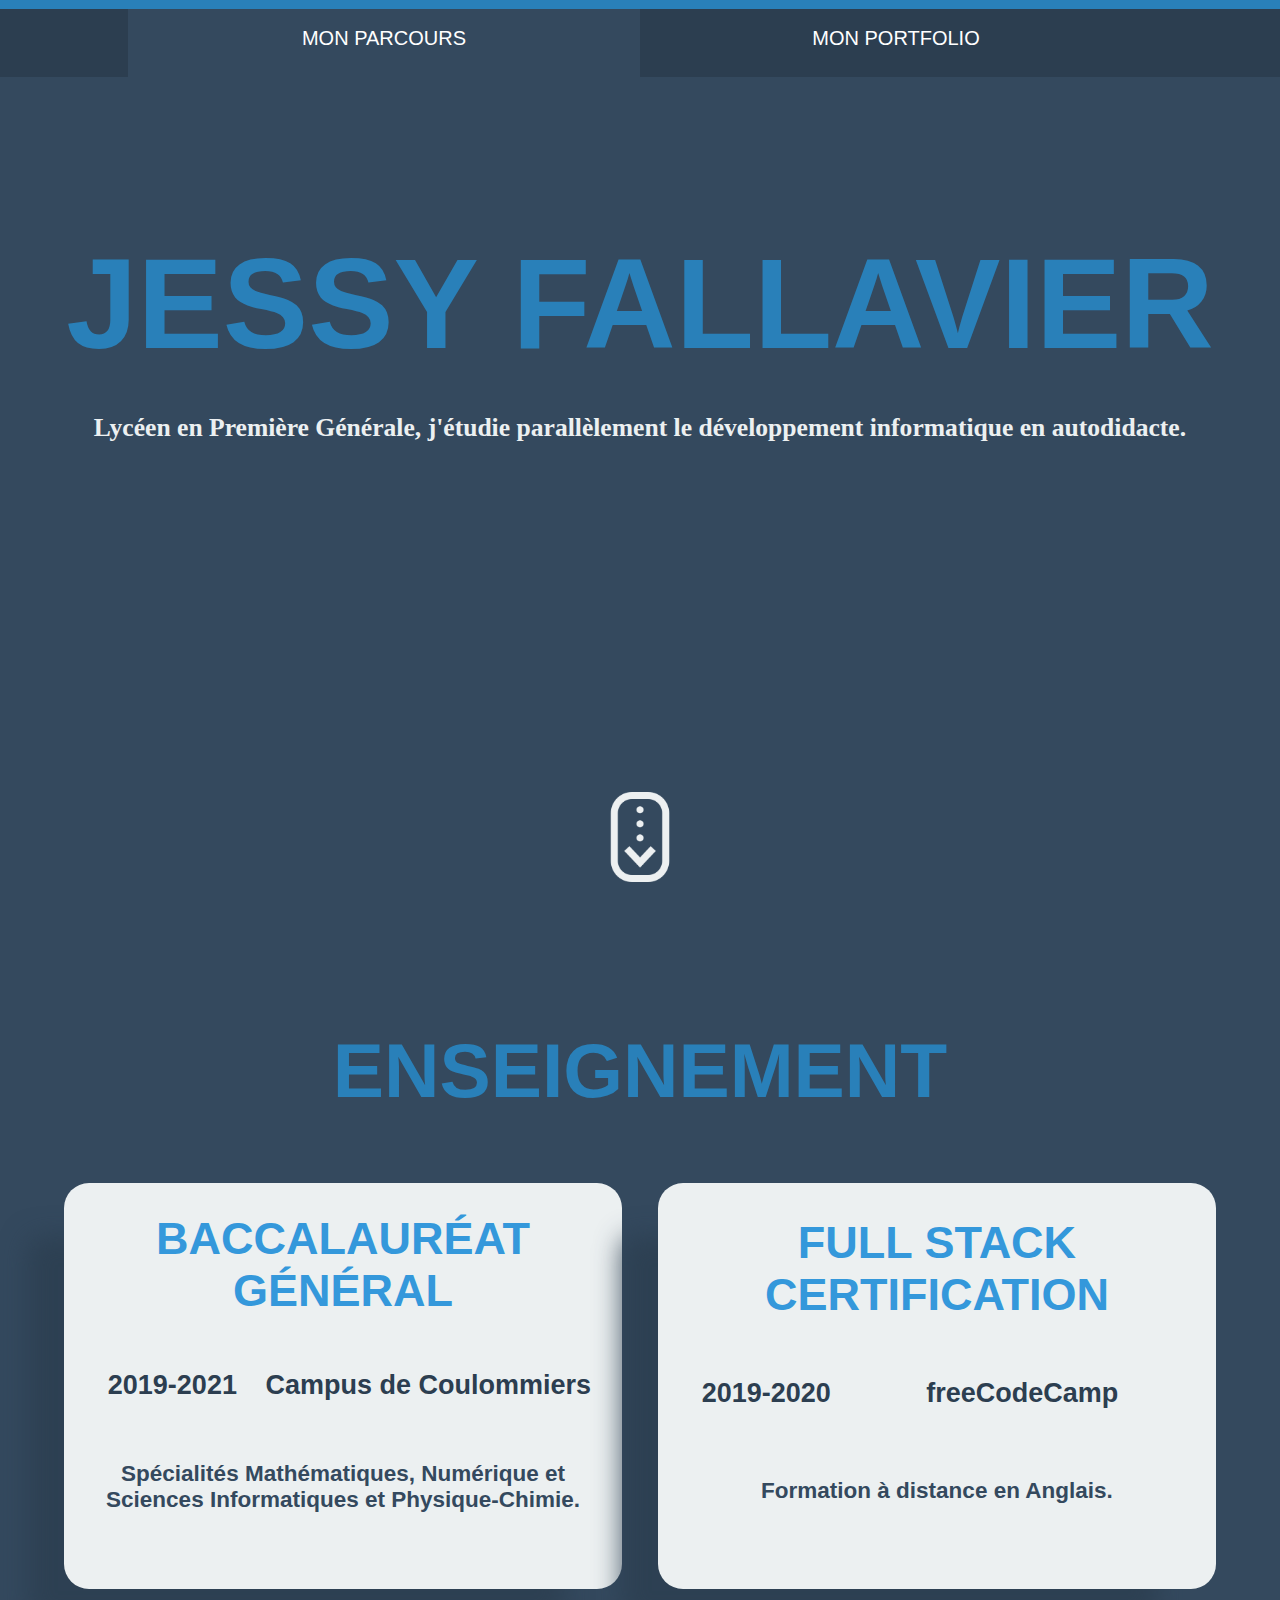
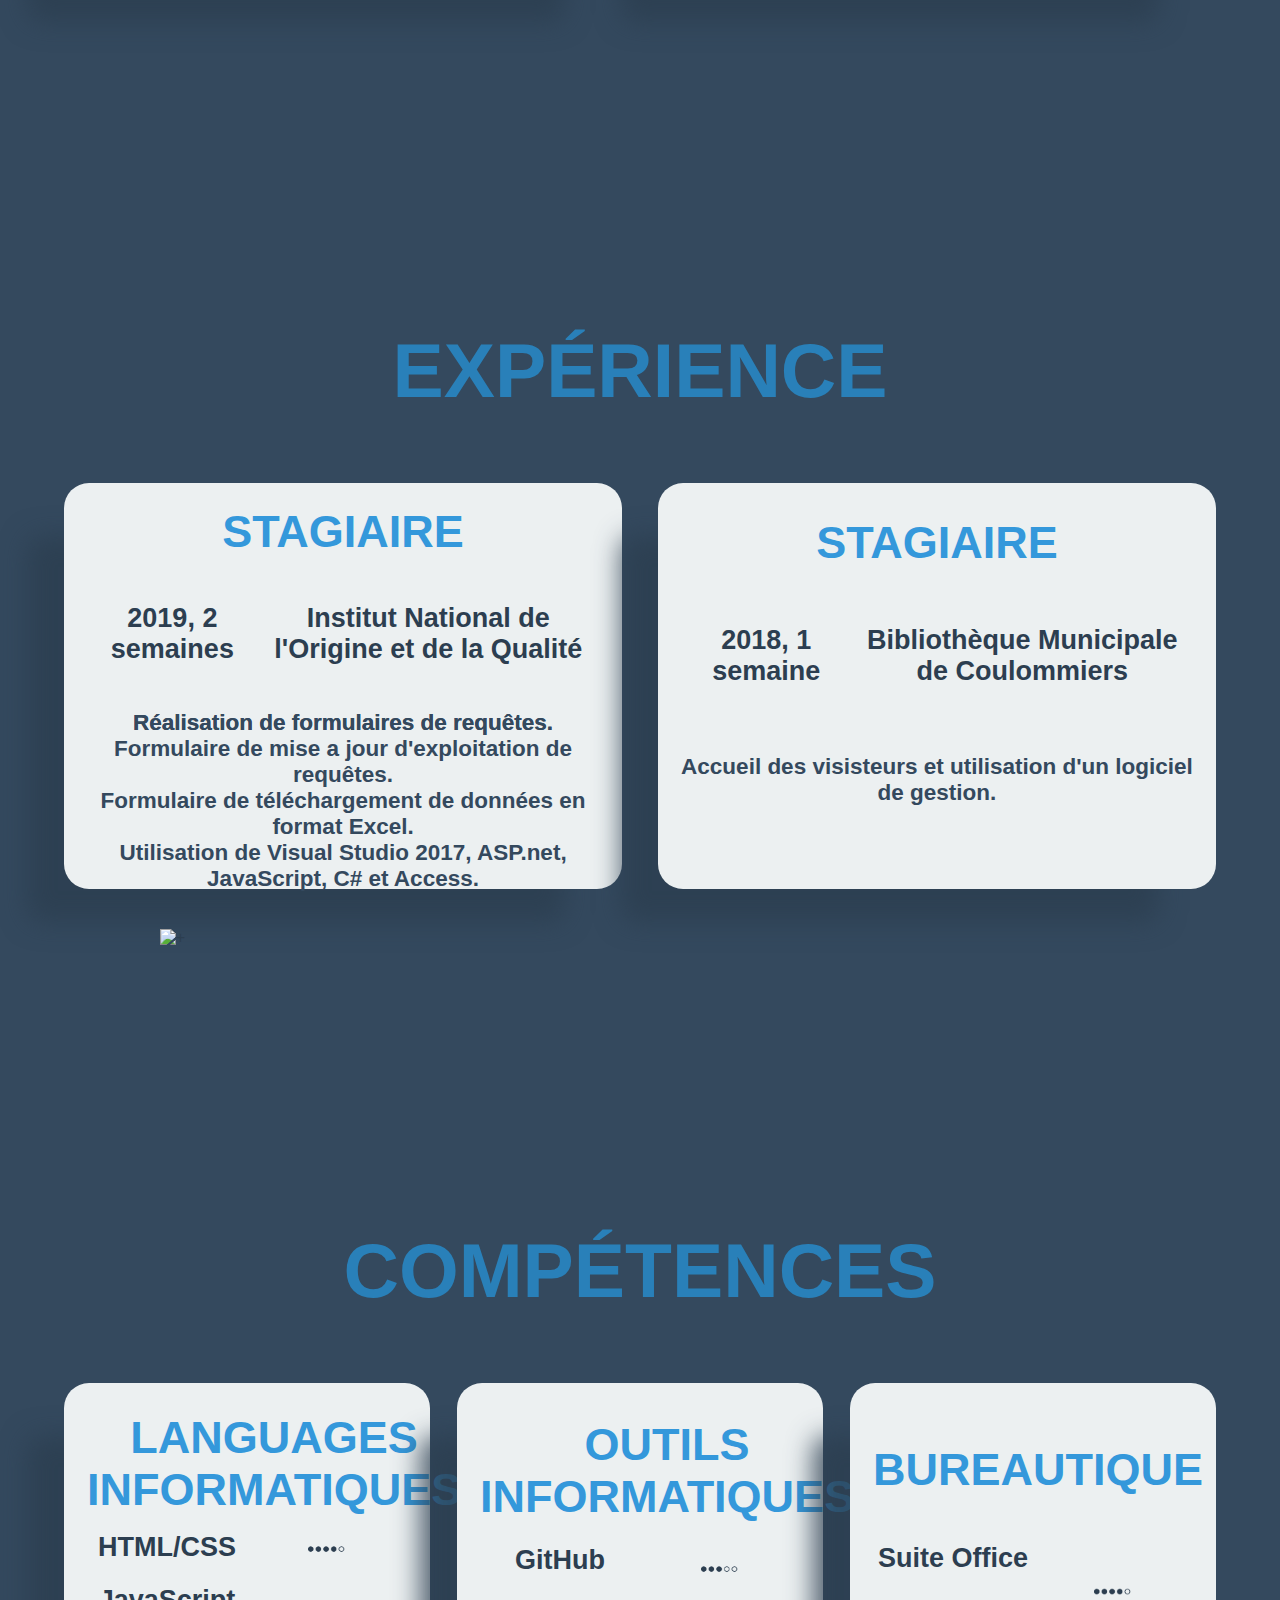
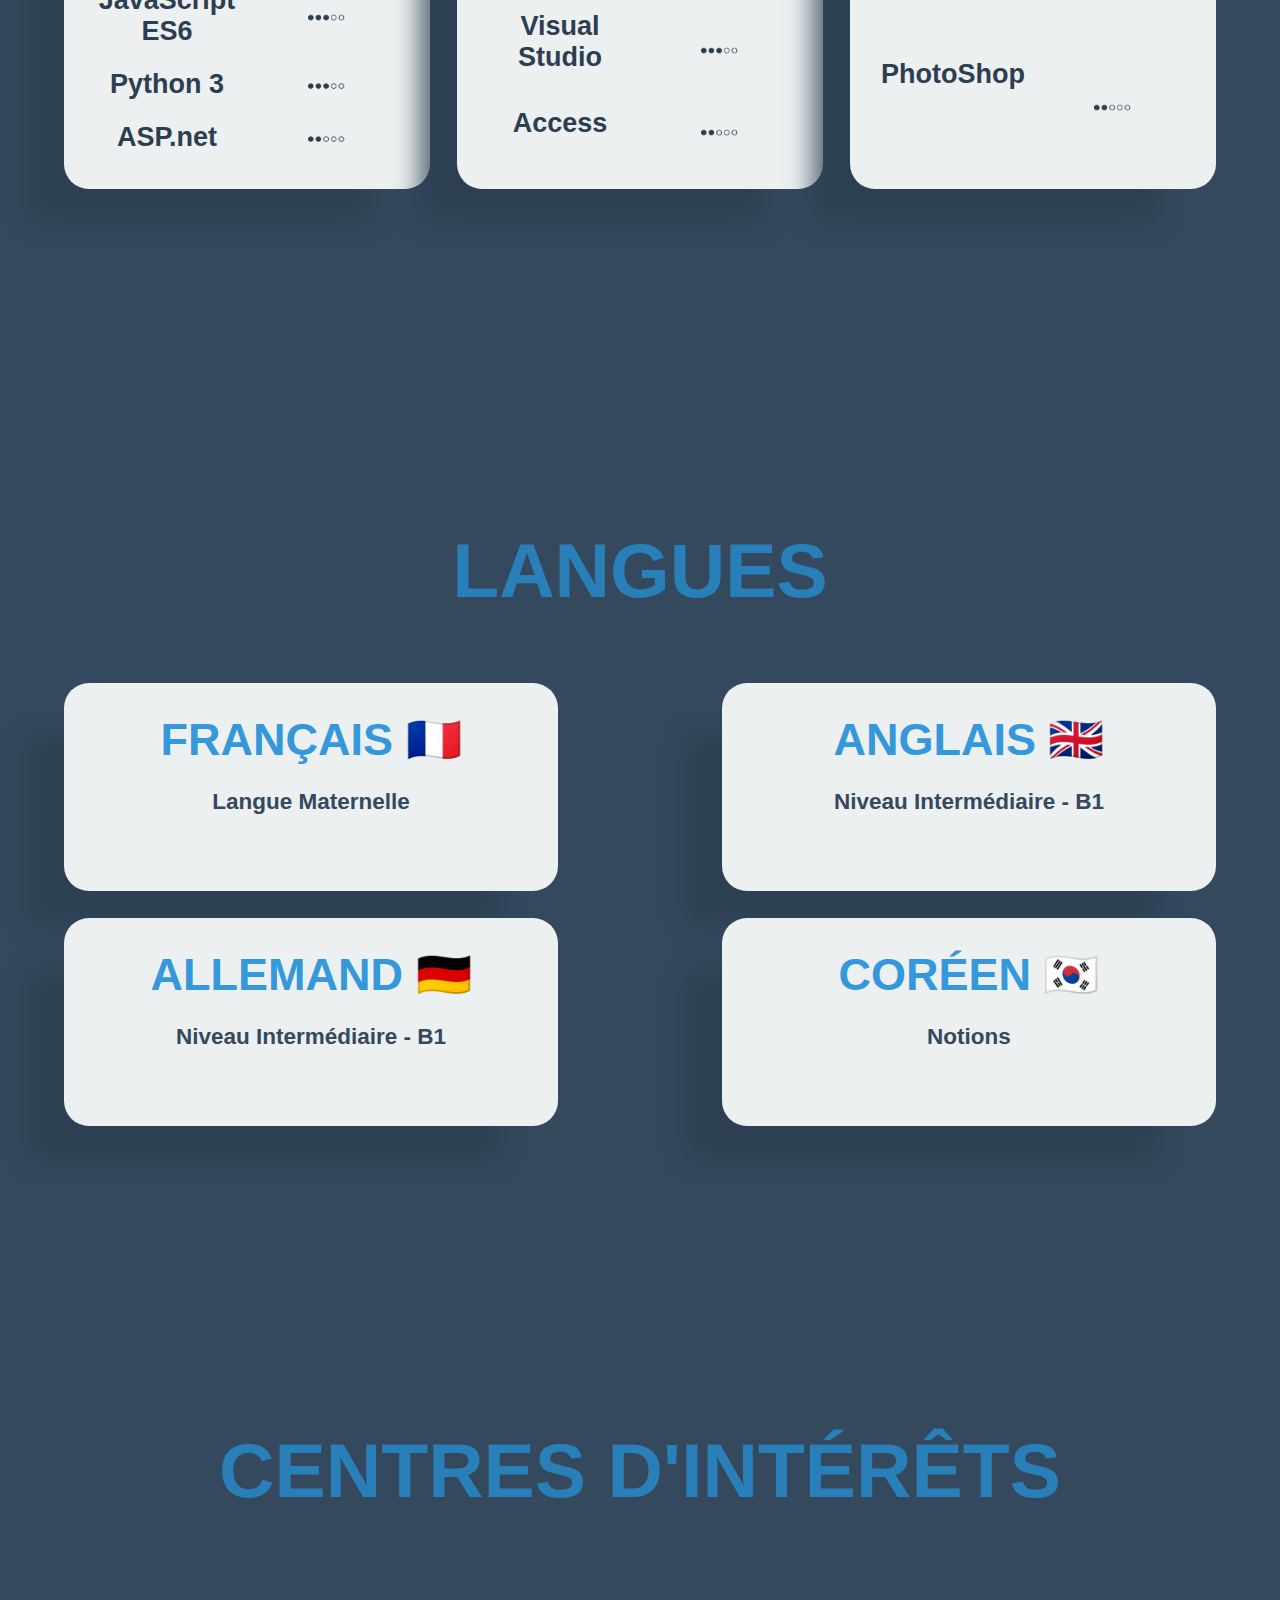
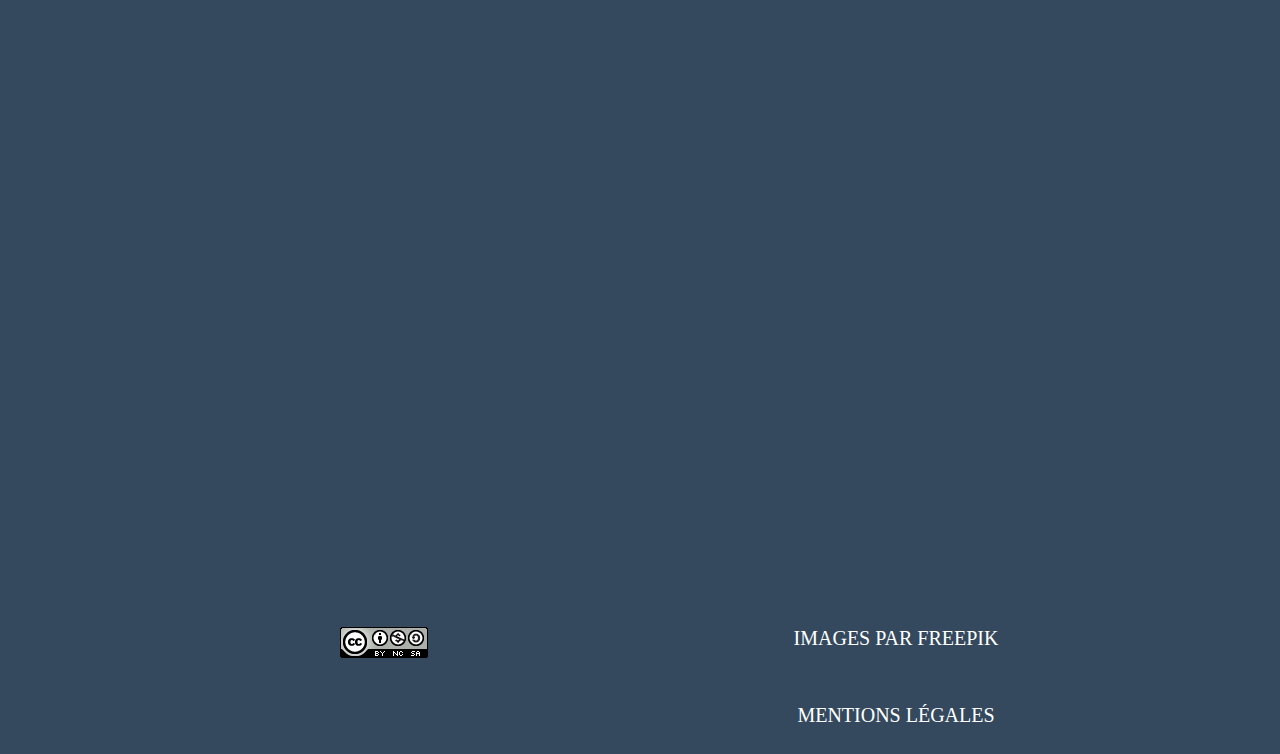
==== commit 113095f5: "attribution" ====
--- a/index.html
+++ b/index.html
@@ -50,25 +50,35 @@
 
 
     </div>
+    
     <div class="cont-main" id="experience">
       <h2>Expérience</h2>
 
       <section class="cont-tuiles" id="cont-tuiles-experience">
+        
         <div class="tuiles" class="tuiles-experience">
-          <h4 class="intitulé">Stagiare</h4>
+          <h4 class="intitulé">Stagiaire</h4>
           <h5 class="dates">2019, 2 semaines</h5>
           <h5 class="lieu">Institut National de l'Origine et de la Qualité</h5>
-          <h5 class="description">Réalisation de formulaires de requêtes. <br> Formulaire de mise a jour d'exploitation de requêtes. <br> Formulaire de téléchargement de données en format Excel.<br> Utilisation de Visual Studio 2017, ASP.net, JavaScript, C# et Access.</h5>
+          <h5 class="description txt-ord">Réalisation de formulaires de requêtes. <br> Formulaire de mise a jour d'exploitation de requêtes. <br> Formulaire de téléchargement de données en format Excel.<br> Utilisation de Visual Studio 2017, ASP.net, JavaScript, C# et Access.</h5>
+          <h5 class="description txt-mob">Réalisation de formulaires de requêtes.</h5>
+
+          <div class="cont-plus txt-mob" id="cont-ex1" onclick="openCroix('croix-ex1');"><img src="images/plus.png" alt="+" class="img-plus" ></div>
+          <div class="cont-croix" id="croix-ex1" style="display: none;">
+            <img class="img-croix" src="images/croix.png" alt="x" onclick="closeCroix('croix-ex1');">
+            <h5 class="description description-croix">Réalisation de formulaires de requêtes. <br> Formulaire de mise à jour d'exploitation de requêtes. <br> Formulaire de téléchargement de données en format Excel.<br> Utilisation de Visual Studio 2017, ASP.net, JavaScript, C# et Access.</h5>
+          </div>
+          
+          
+
         </div>
         <div class="tuiles" class="tuiles-experience">
           <h4 class="intitulé">Stagiaire</h4>
           <h5 class="dates">2018, 1 semaine</h5>
           <h5 class="lieu">Bibliothèque Municipale de Coulommiers</h5>
-          <h5 class="description">Accueil des vivisteurs et utilisation d'un logiciel de gestion.</h5>
+          <h5 class="description">Accueil des visisteurs et utilisation d'un logiciel de gestion.</h5>
         </div>
       </section>
-
-
     </div>
     <div class="cont-main" id="competences">
       <h2>Compétences</h2>
@@ -102,7 +112,7 @@
           <img src="images/c2.png" alt="2/5" class="note">
         </div>
         <div class="tuiles tuiles-competences">
-          <h4 class="intitulé">Burautique</h4>
+          <h4 class="intitulé">Bureautique</h4>
 
           <h5 class="comp">Suite Office</h5>
           <img src="images/c4.png" alt="4/5" class="note">
@@ -146,7 +156,7 @@
       <img src="images/scroll.png" alt="Faites défiler la page !" class="img-defil">
       <div id="progress-bar"></div>
       <ul>
-        <li><a href="https://linkedin.com/in/jessyfal">&copy; Jessy FALLAVIER</a></li>
+        <li><a href="leg/"><img src="images/ccbyncsa.png" alt="CC-BYNCSA"></a></li>
         <li><a href="https://www.flaticon.com/authors/freepik">Images par Freepik</a></li>
         <li><a href="leg/">Mentions Légales</a></li>
       </ul>
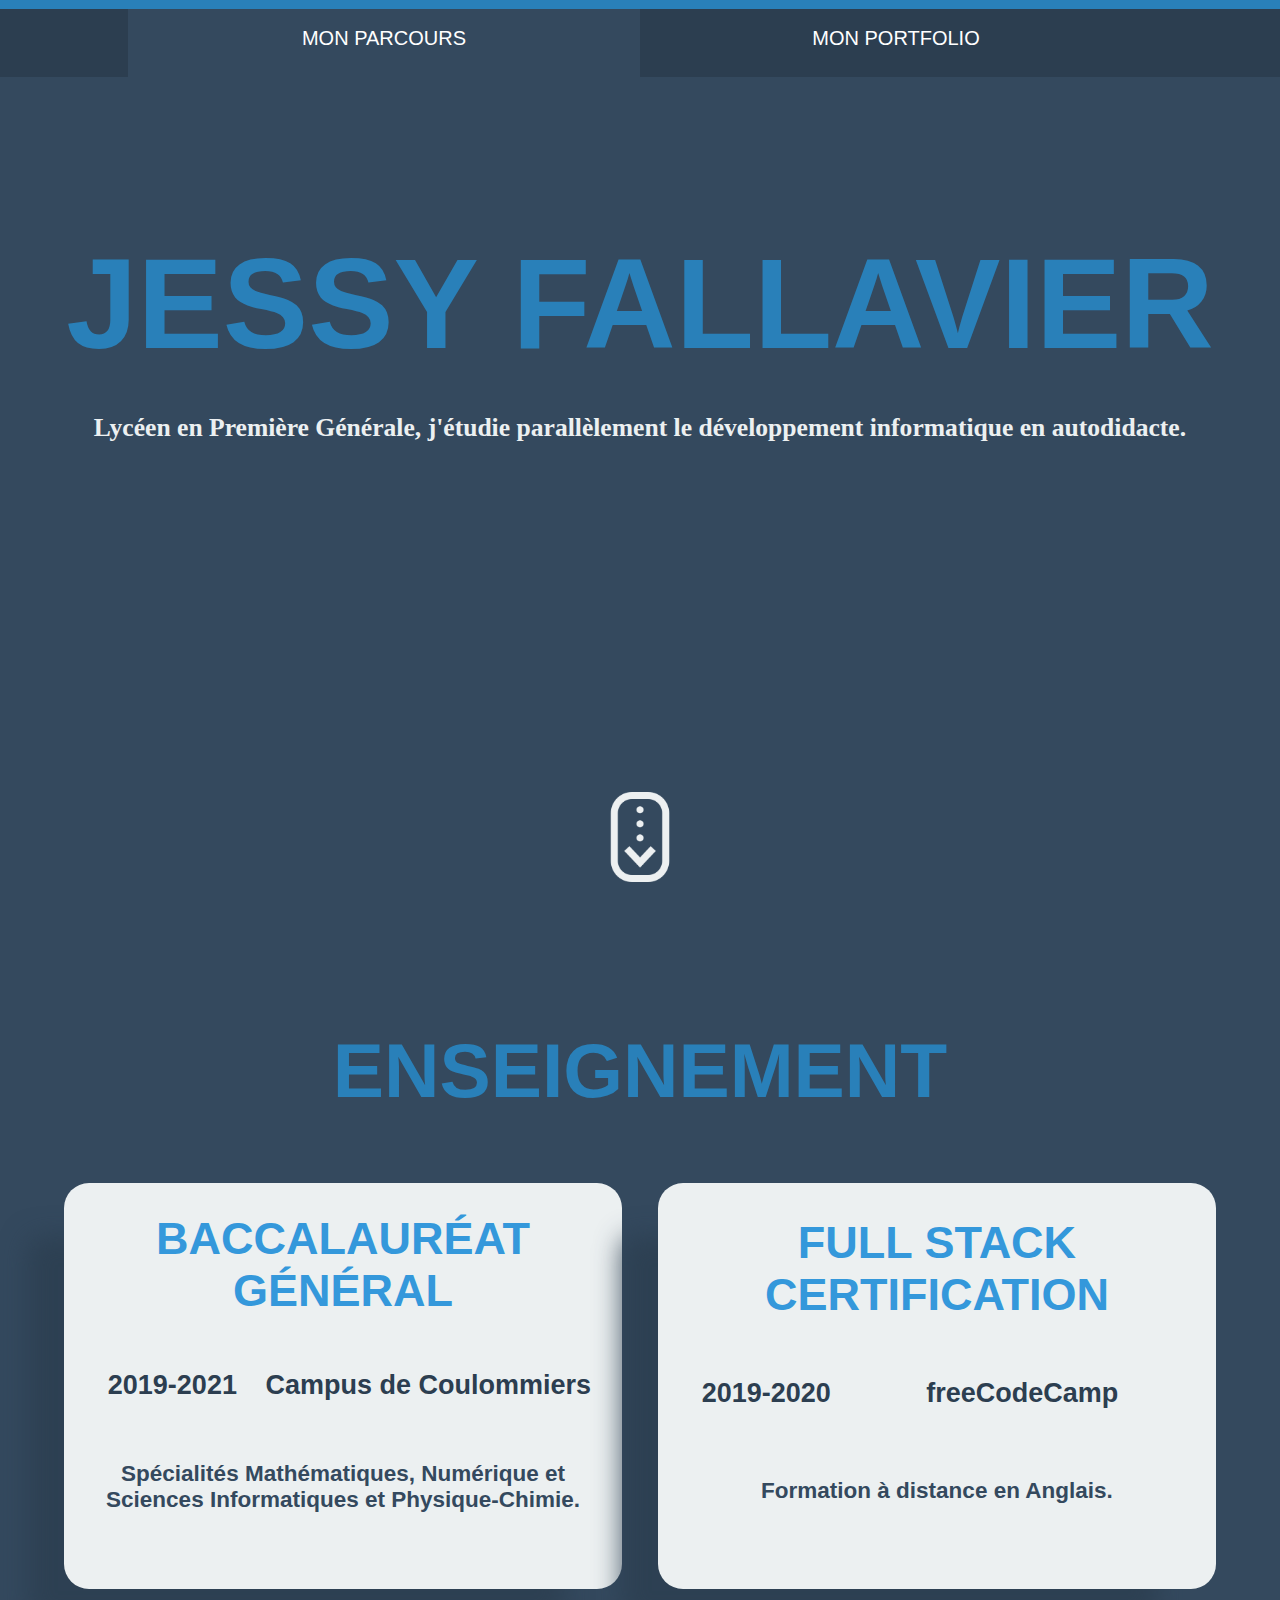
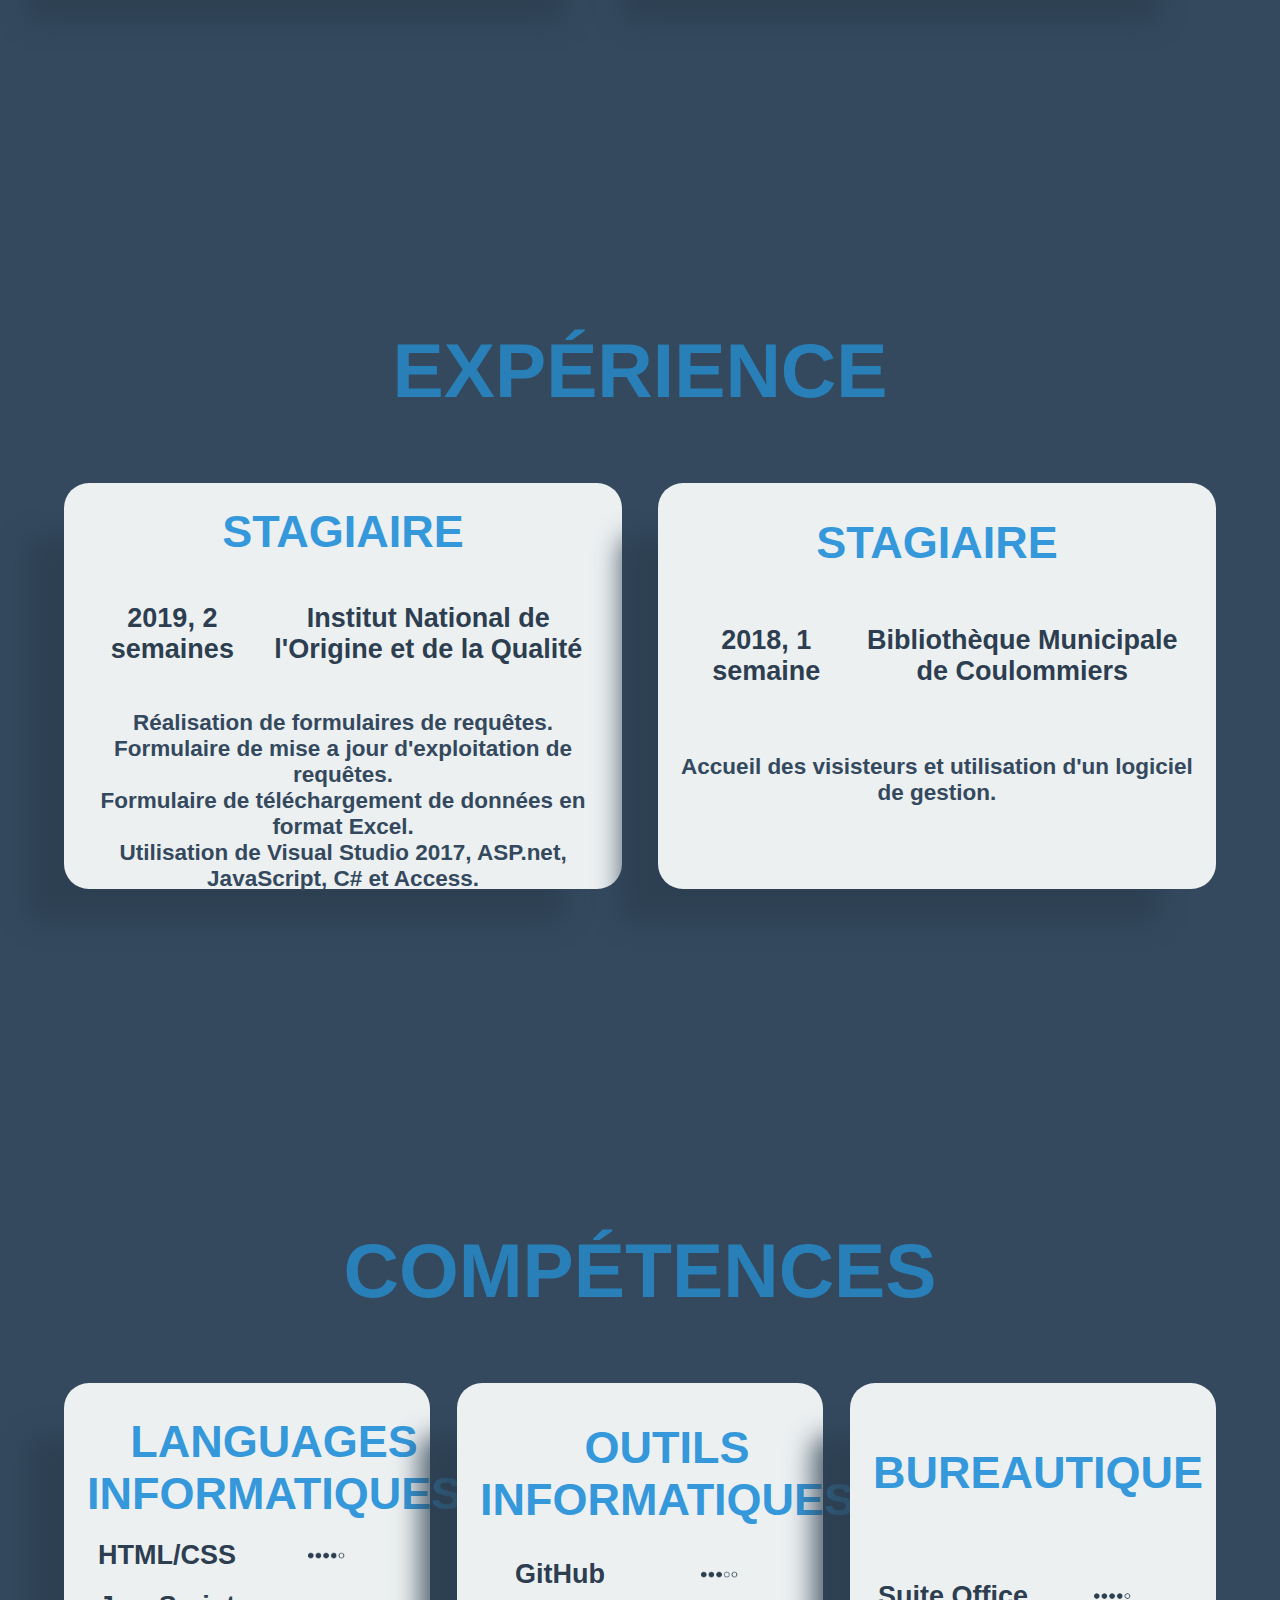
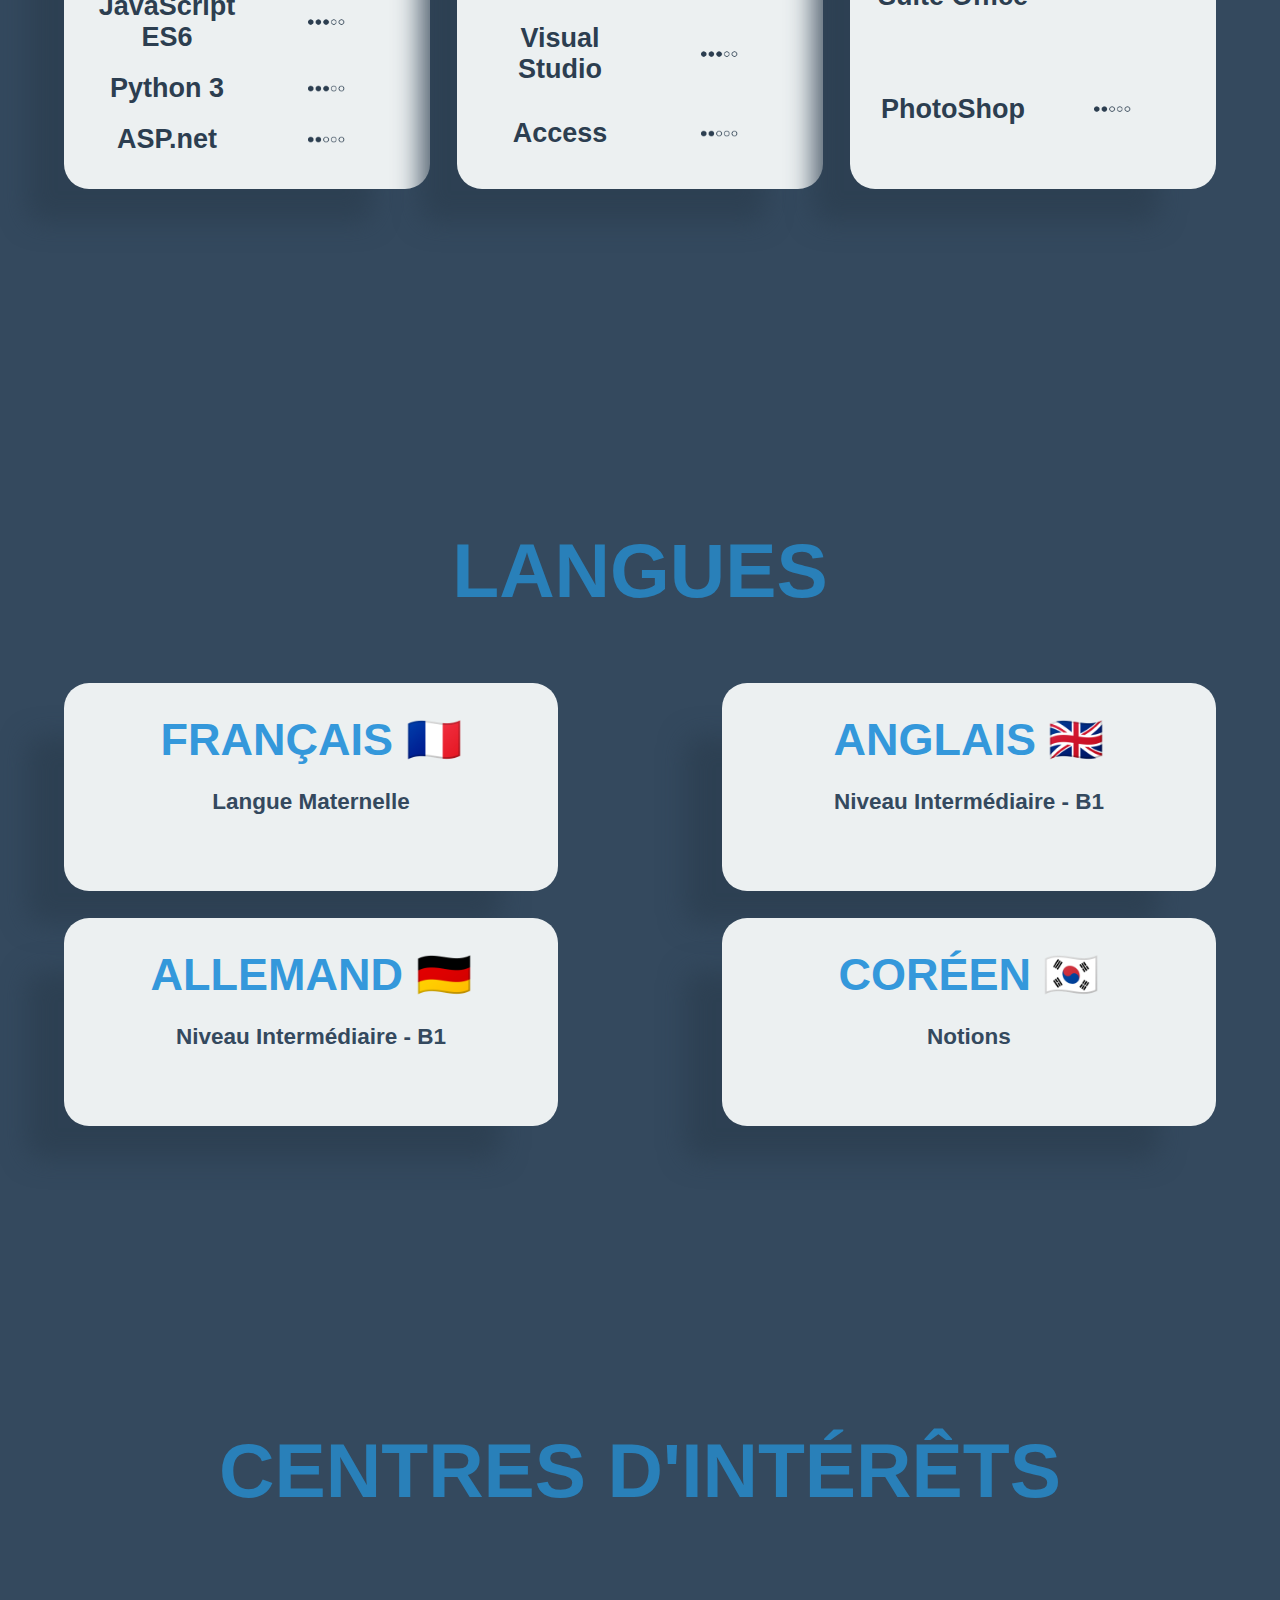
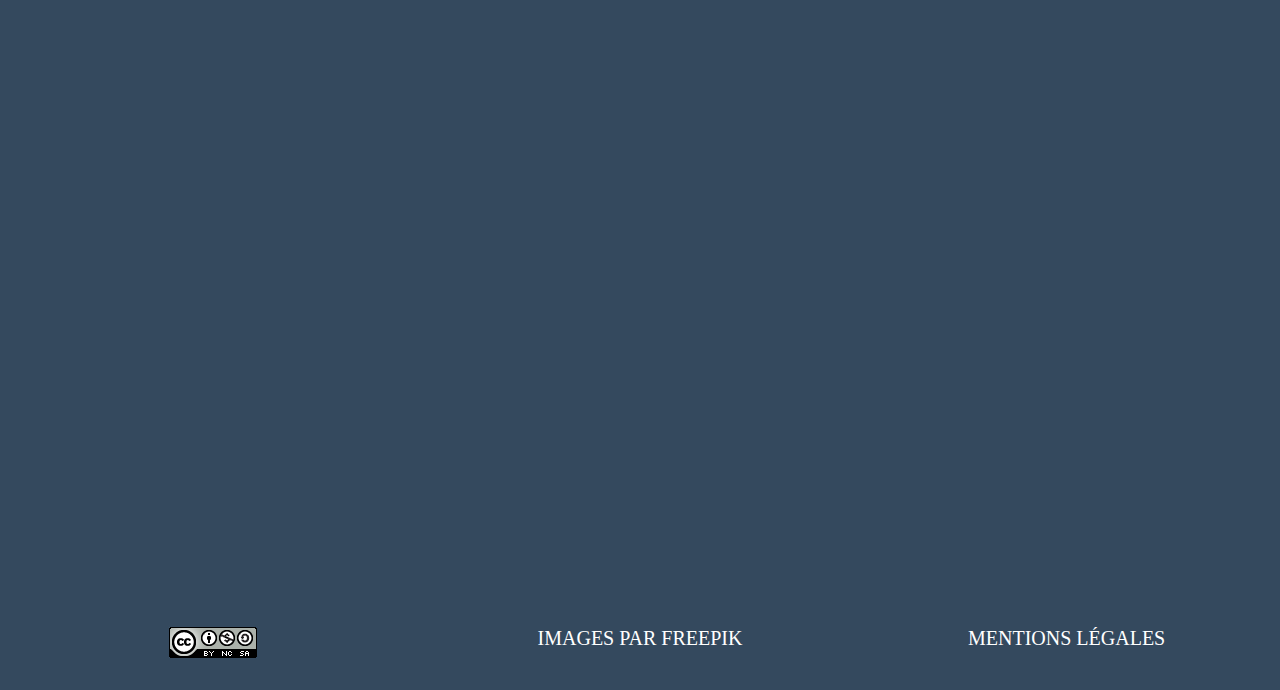
==== commit d200ae40: "social" ====
--- a/index.html
+++ b/index.html
@@ -23,6 +23,13 @@
     </header>
     
     <div class="cont-main" id="profil">
+
+      <div id="social">
+        <a href="https://github.com/jessyfal" target="_blank" id="social-github" class="a-social"></a>
+        <a href="mailto:pro@jessyfallavier.fr" target="_blank" id="social-mail" class="a-social"></a>
+        <a href="https://linkedin.com/in/jessyfal" target="_blank" id="social-linkedin" class="a-social"></a>
+        <a href="documents/cv.pdf" target="_blank" id="social-cv" class="a-social"></a>
+      </div>
 
       <section id="titre">
         <h1 id="nom">Jessy FALLAVIER</h1>
--- a/style.css
+++ b/style.css
@@ -90,6 +90,53 @@
 .cont-main {
     height: 100vh;
 }
+
+
+#social {
+    display: flex;
+    position: absolute;
+    top: 14.5vh;
+    align-items: center;
+
+    left: 50%;
+    transform: translateX(-50%);
+}
+
+.a-social {
+    width: 24vw;
+    height: 4.5vh;
+
+}
+
+#social-github {
+    background: url("images/github-nude.png") no-repeat center/4.5vh;
+}
+#social-github:hover {
+    background-image: url("images/github-plain.png");
+    transition: 0.2;
+}
+#social-mail {
+    background: url("images/mail-nude.png") no-repeat center/4.5vh;
+}
+#social-mail:hover {
+    background-image: url("images/mail-plain.png");
+    transition: 0.2;
+}
+#social-linkedin {
+    background: url("images/linkedin-nude.png") no-repeat center/4.5vh;
+}
+#social-linkedin:hover {
+    background-image: url("images/linkedin-plain.png");
+    transition: 0.2;
+}
+#social-cv {
+    background: url("images/cv-nude.png") no-repeat center/4.5vh;
+}
+#social-cv:hover {
+    background-image: url("images/cv-plain.png");
+    transition: 0.2;
+}
+
 
 #titre {
     margin: auto;
@@ -206,6 +253,7 @@
     font-size: 3vh;
     grid-column: 1/2;
     margin: 1vh 0 0 0;
+    margin: auto;
 }
 
 .description {
@@ -217,6 +265,23 @@
     margin-top: 0px;
 
 }
+
+.txt-mob{
+    display: none;
+}
+
+footer > ul {
+    display: grid;
+    grid-template-columns: repeat(3, 1fr);
+    justify-items: center;
+    width: inherit;
+}
+
+footer > ul > li {
+    width: 33vw;
+}
+
+
 @media (max-width: 1000px) {
     #nom {
         font-size: 18vw;
@@ -252,13 +317,13 @@
     }
     .dates, .lieu {
         grid-row: 2;
-        font-size: 5vw;
+        font-size: 2vh;
     }
     
     .description {
         grid-column: 1/4;
         grid-row: 3;
-        font-size: 4.5vw;
+        font-size: 3vh;
     
     }
     .note {
@@ -278,4 +343,65 @@
         height: 15vh;
     }
 
+    .txt-ord{
+        display: none;
+    }
+    .txt-mob{
+        display: initial;
+    }
+
+    .txt-mob.description {
+        margin-bottom: 1vh;
+    }
+
+    .cont-plus {
+        width: 45vw;
+        height: 2vh;
+
+        margin: auto;
+        padding: 0.5vh 0;
+
+    
+        background-color: #3498db;
+        border-radius: 25px;
+
+        grid-column: 1/4;
+    }
+    
+    .img-plus, .img-croix {
+        width: 5vw;
+        margin: auto;
+    }
+
+    .cont-croix {
+        display: grid;
+        grid-template-rows: 1fr 3fr 1fr;
+
+        width: 100vw;
+        height: 100vh;
+
+        background-color: #ecf0f1;
+
+        position: fixed;
+        top: 0;
+        left: 0; 
+    }
+
+    .dates, .lieu{
+        font-size: 2vh;
+    }
+
+    .img-croix {
+        grid-row: 1/2;
+        grid-column: 1;
+    }
+
+    .description-croix {
+        grid-row: 2/4;
+        grid-column: 2;
+    }
+
+
+
+
 }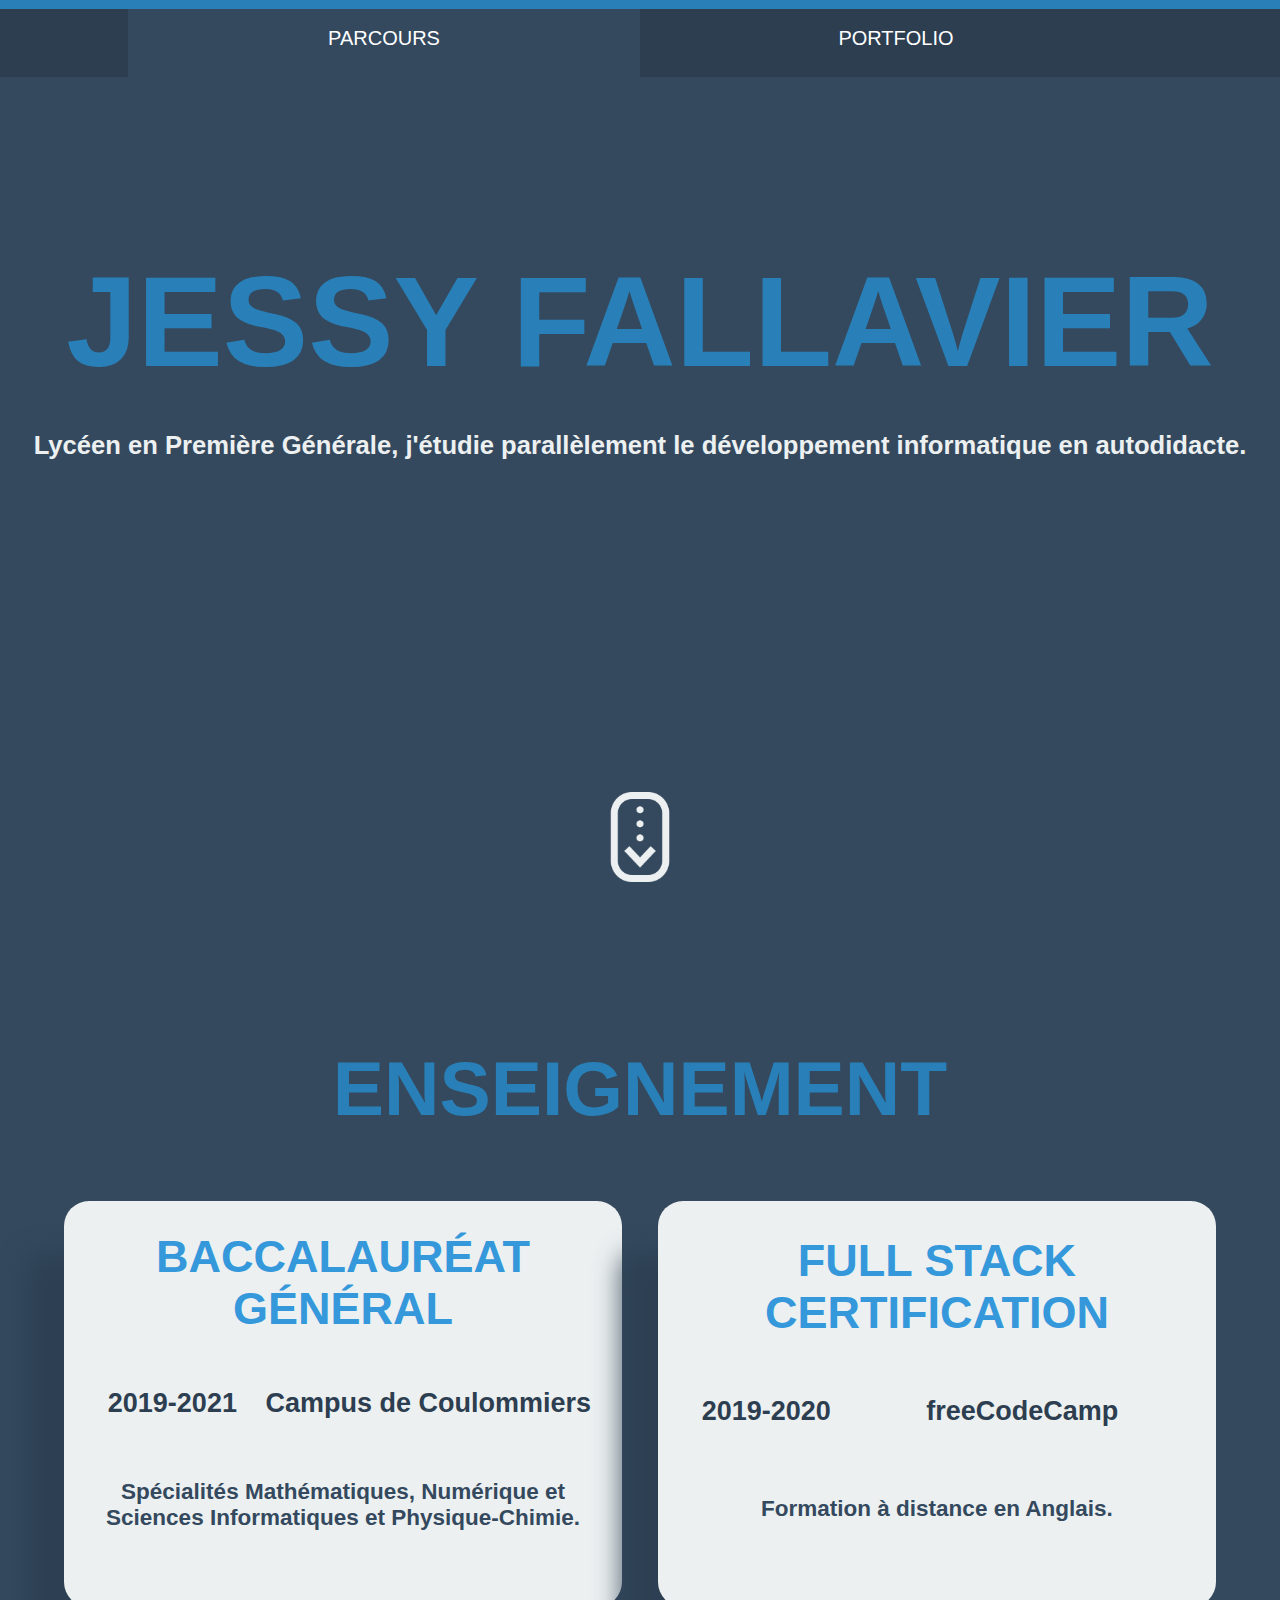
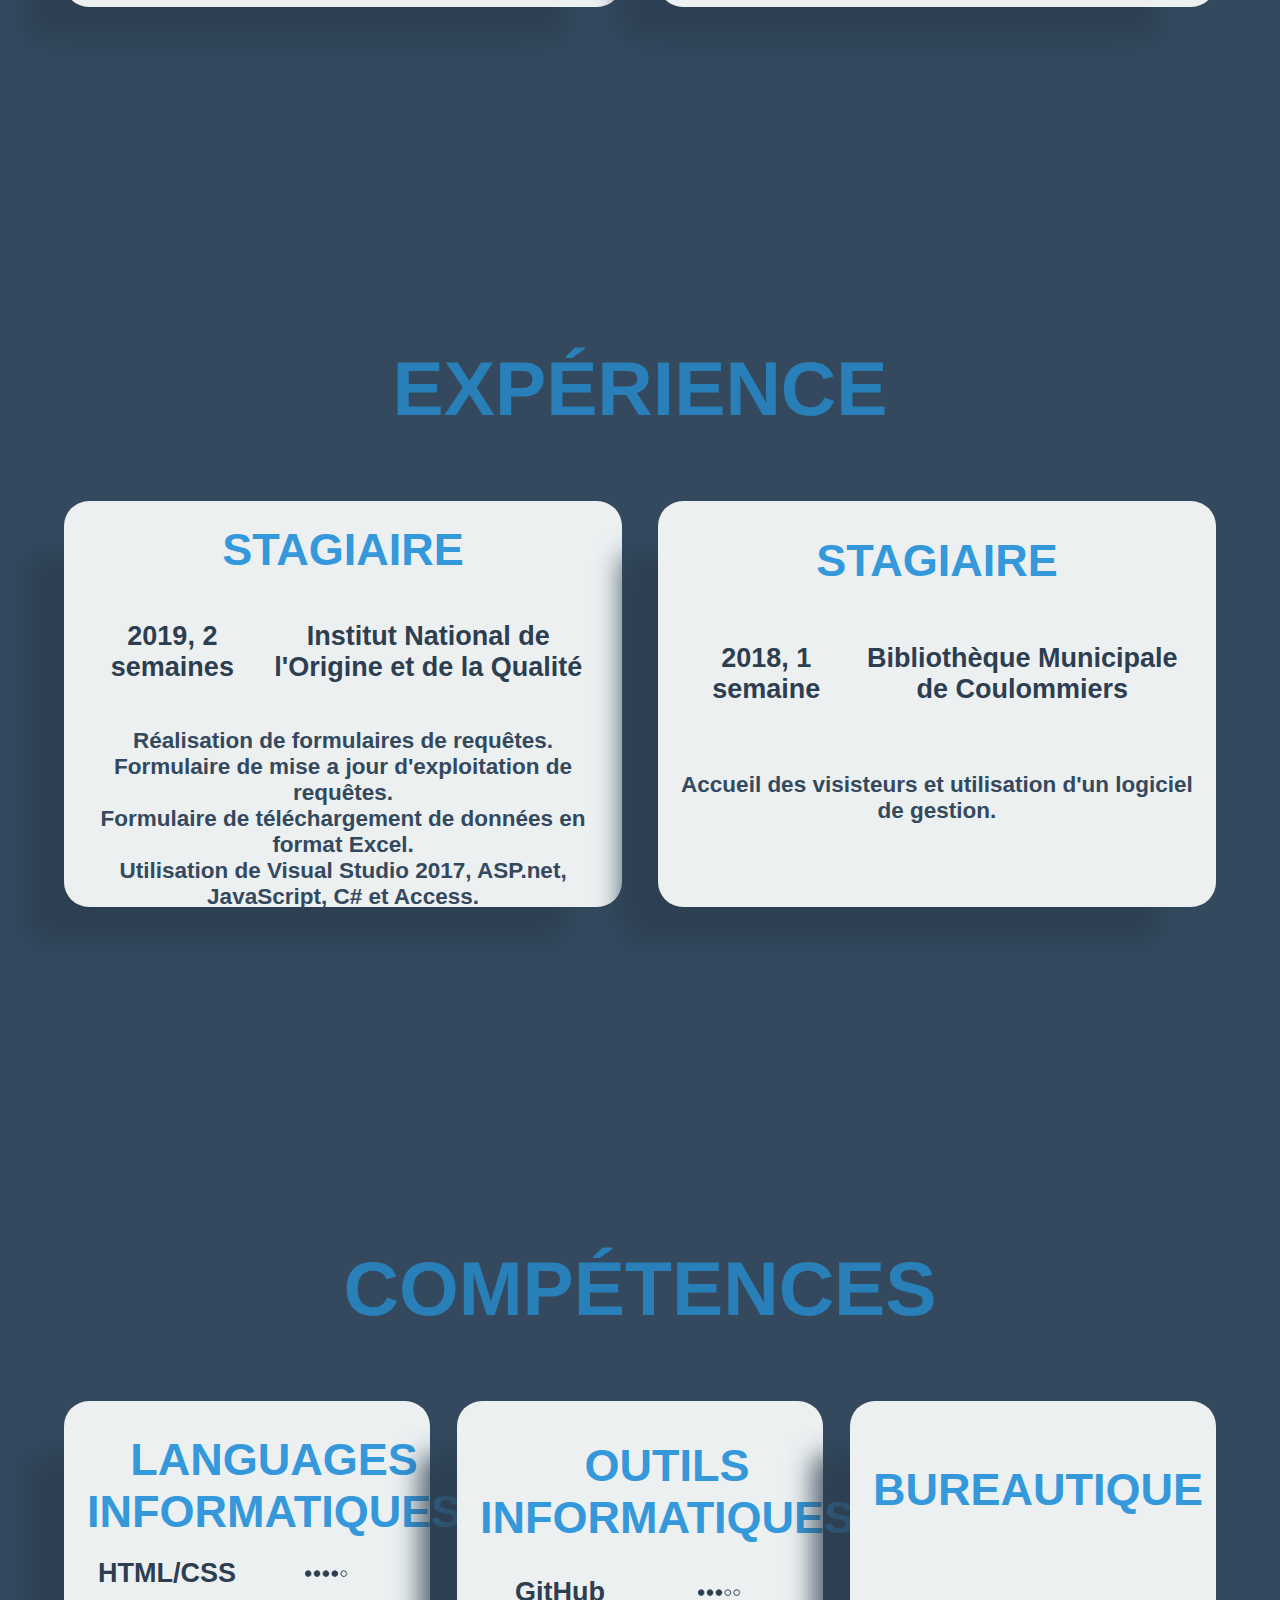
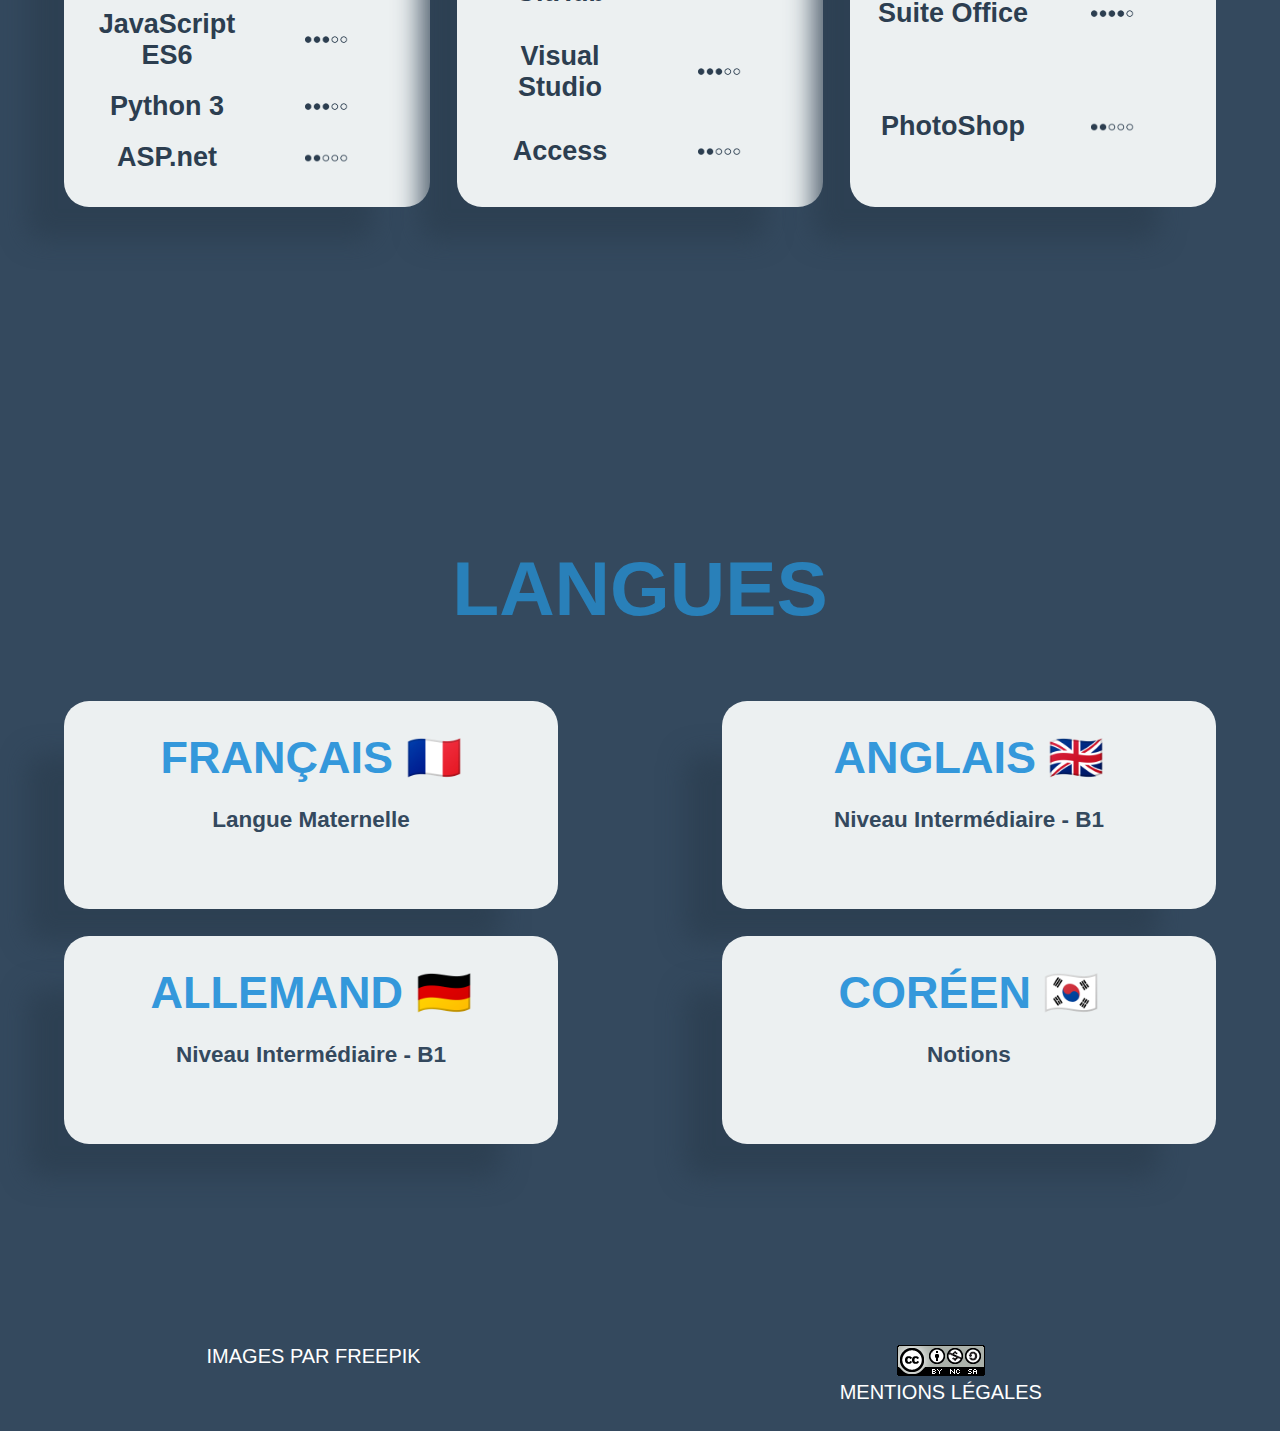
==== commit 4f1c9be2: "font, interets, footer 2" ====
--- a/index.html
+++ b/index.html
@@ -1,14 +1,21 @@
 <!DOCTYPE html>
-<html lang="fr_FR">
+<html lang="fr_FR" http://ogp.me/ns#>
   <head>
     <meta charset="utf-8">
     <meta name="viewport" content="width=device-width">
-    <title>Jessy Fallavier - Mon Parcours</title>
+    <title>Jessy Fallavier - Parcours</title>
     <link rel="icon" href="images/favicon.ico" />
     <link href="style.css" rel="stylesheet" type="text/css" />
 
     <meta name="description" content="Lycéen en Première Générale, j'étudie parallèlement le développement informatique en autodidacte."/>
+    <meta property="og:url" content="https://jessyfallavier.fr">
+    <meta property="og:titre" content="Jessy Fallavier - Parcours">
+    <meta property="description" content="Lycéen en Première Générale, j'étudie parallèlement le développement informatique en autodidacte."/>
+    <meta property="og:image" content="https://jessyfallavier.fr/images/logo.png">
+    <meta property="og:type" content="profile">
+
     <meta name="theme-color" content="#2c3e50">
+    meta
   </head>
   <body>
     <script src="script.js"></script>
@@ -16,8 +23,8 @@
     <header>
       <nav>
         <ul>
-          <li><a href="" id="here">Mon Parcours</a></li>
-          <li><a href="portfolio/">Mon Portfolio</a></li>
+          <li><a href="" id="here">Parcours</a></li>
+          <li><a href="portfolio/">Portfolio</a></li>
         </ul>
       </nav>
     </header>
@@ -154,18 +161,12 @@
       </section>
       
     </div>
-    <div class="cont-main" id="interets">
-      <h2>Centres d'intérêts</h2>
-
-    </div>
-
     <footer>
       <img src="images/scroll.png" alt="Faites défiler la page !" class="img-defil">
       <div id="progress-bar"></div>
       <ul>
-        <li><a href="leg/"><img src="images/ccbyncsa.png" alt="CC-BYNCSA"></a></li>
         <li><a href="https://www.flaticon.com/authors/freepik">Images par Freepik</a></li>
-        <li><a href="leg/">Mentions Légales</a></li>
+        <li><a href="leg/"><img src="images/ccbyncsa.png" alt="CC-BYNCSA"> <br> Mentions Légales</a></li>
       </ul>
 
     </footer>
--- a/style.css
+++ b/style.css
@@ -11,6 +11,8 @@
     scroll-behavior: smooth;
     scrollbar-color: #2980b9 #2c3e50;
     scrollbar-width: thin;
+
+   font-family: sans-serif;
 
 }
 
@@ -244,7 +246,7 @@
 }
 
 .note {
-    width: 3vw;
+    width: 3.5vw;
     grid-column: 2/3;
     margin: auto;
 }
@@ -278,7 +280,7 @@
 }
 
 footer > ul > li {
-    width: 33vw;
+    width: 49vw;
 }
 
 
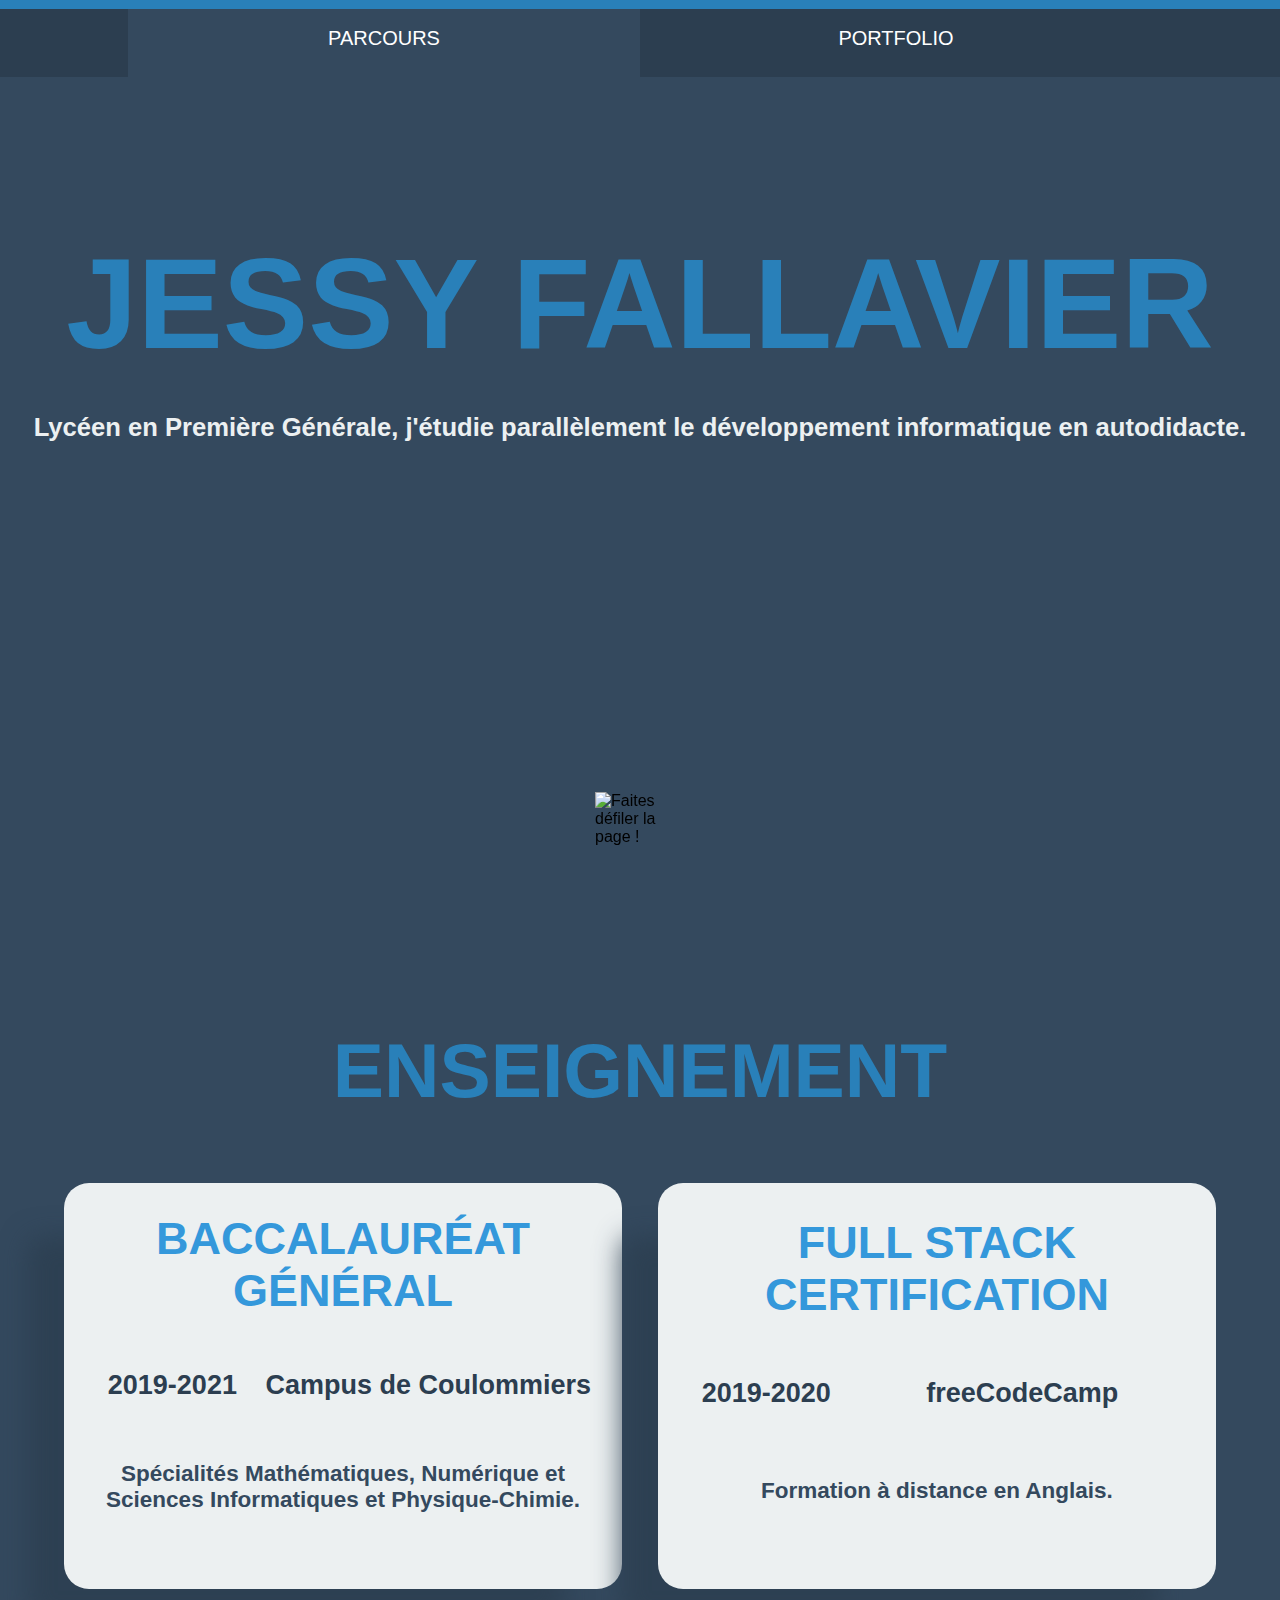
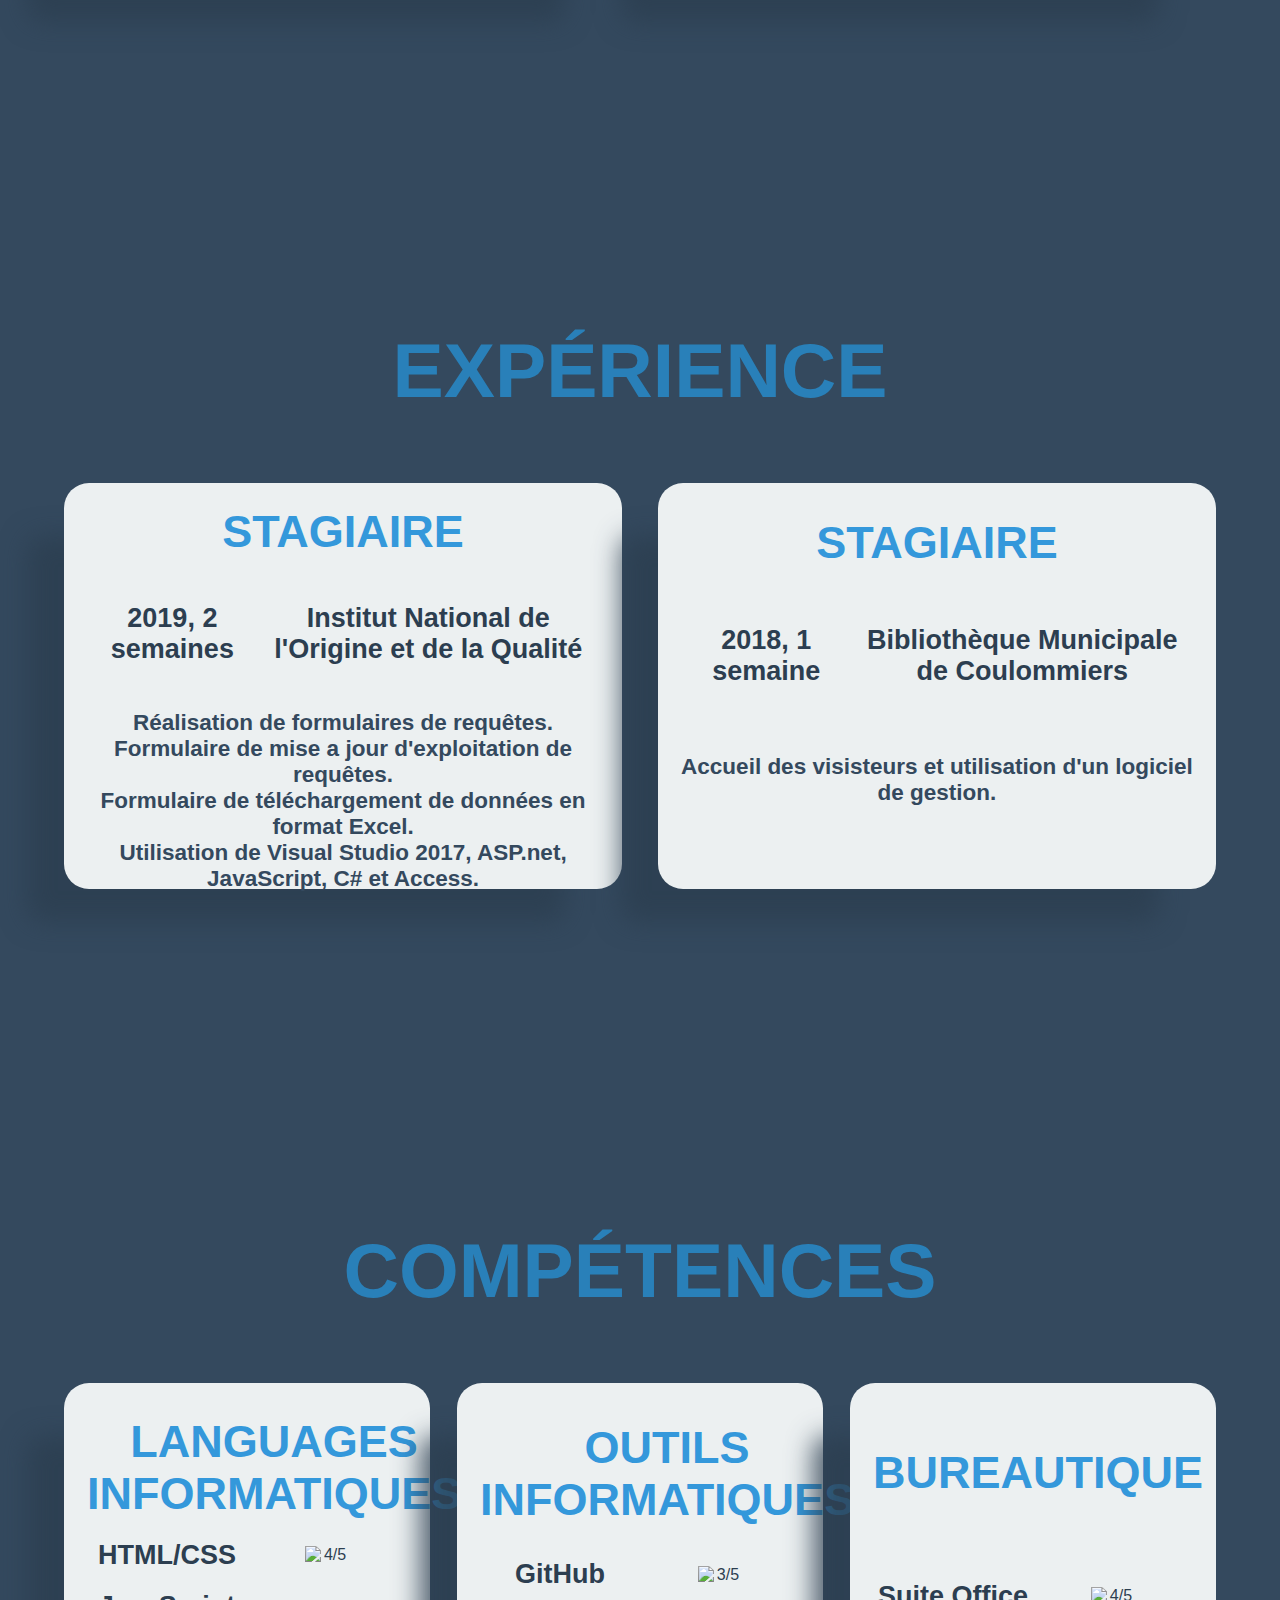
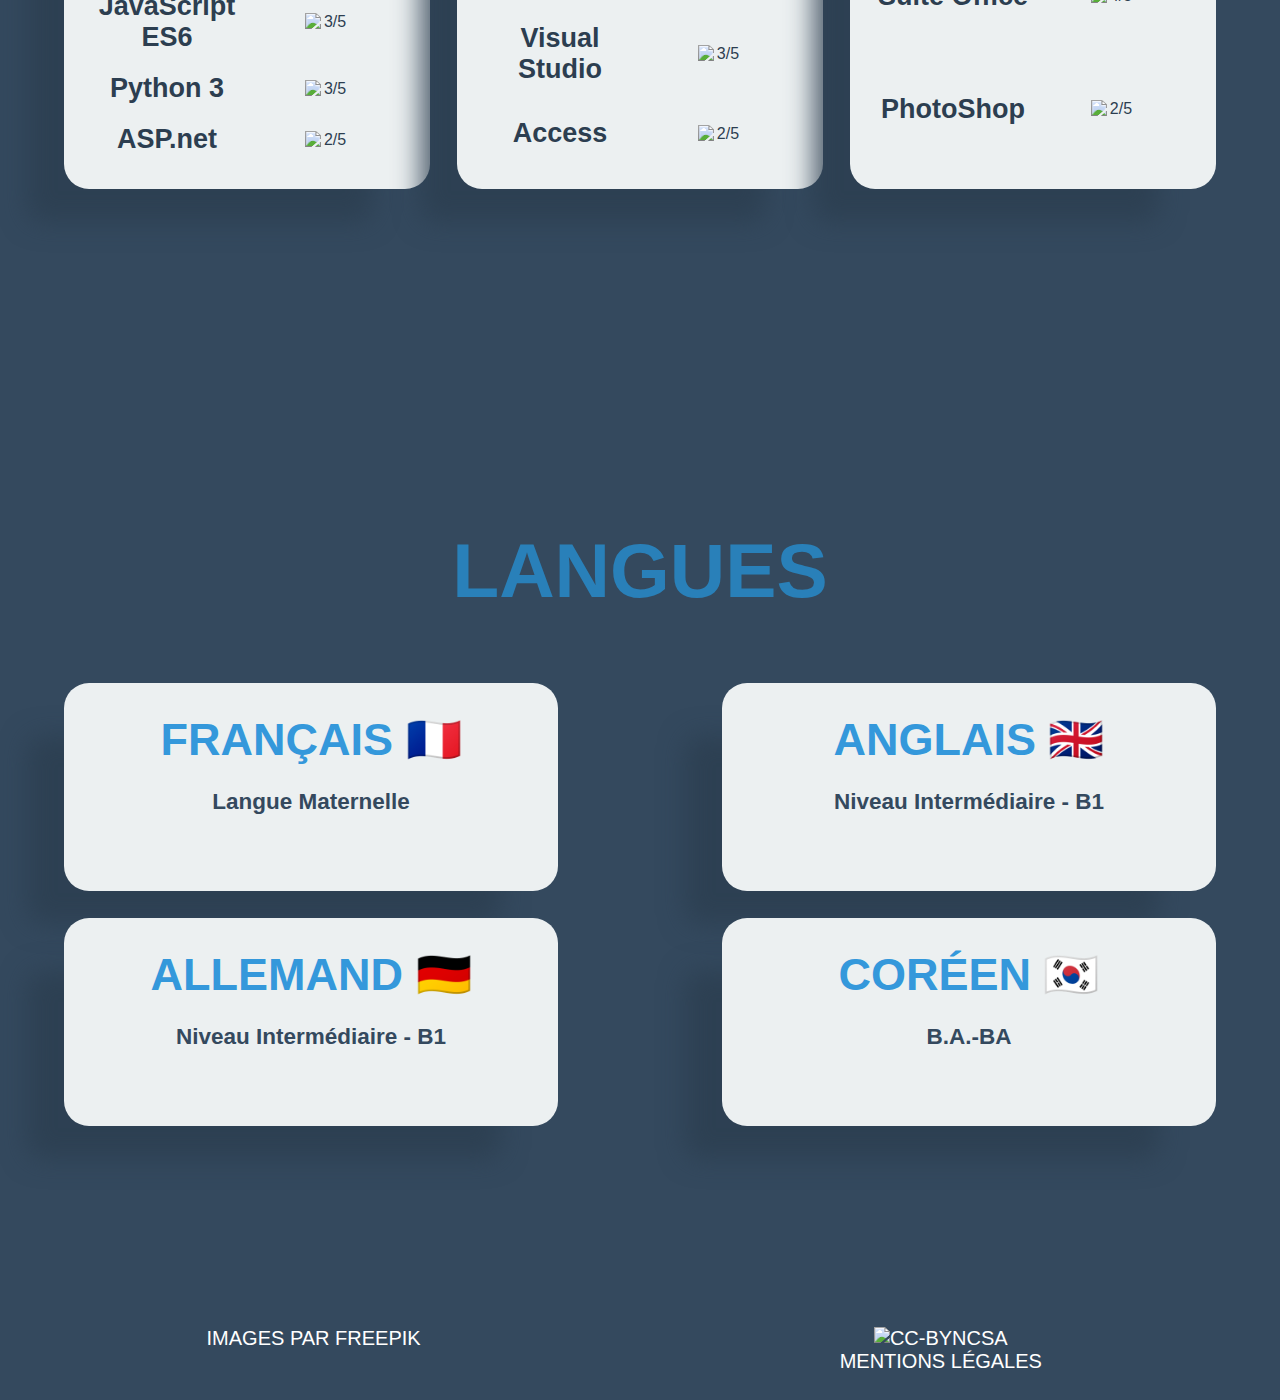
==== commit d54503b3: "meta" ====
--- a/index.html
+++ b/index.html
@@ -1,21 +1,20 @@
-<!DOCTYPE html>
+﻿<!DOCTYPE html>
 <html lang="fr_FR" http://ogp.me/ns#>
   <head>
     <meta charset="utf-8">
     <meta name="viewport" content="width=device-width">
     <title>Jessy Fallavier - Parcours</title>
-    <link rel="icon" href="images/favicon.ico" />
+    <link rel="icon" href="resources/images/favicon.ico" />
     <link href="style.css" rel="stylesheet" type="text/css" />
 
     <meta name="description" content="Lycéen en Première Générale, j'étudie parallèlement le développement informatique en autodidacte."/>
     <meta property="og:url" content="https://jessyfallavier.fr">
     <meta property="og:titre" content="Jessy Fallavier - Parcours">
     <meta property="description" content="Lycéen en Première Générale, j'étudie parallèlement le développement informatique en autodidacte."/>
-    <meta property="og:image" content="https://jessyfallavier.fr/images/logo.png">
+    <meta property="og:image" content="https://jessyfallavier.fr/resources/images/logo.png">
     <meta property="og:type" content="profile">
 
     <meta name="theme-color" content="#2c3e50">
-    meta
   </head>
   <body>
     <script src="script.js"></script>
@@ -23,7 +22,7 @@
     <header>
       <nav>
         <ul>
-          <li><a href="" id="here">Parcours</a></li>
+          <li><a href="./" id="here">Parcours</a></li>
           <li><a href="portfolio/">Portfolio</a></li>
         </ul>
       </nav>
@@ -35,7 +34,7 @@
         <a href="https://github.com/jessyfal" target="_blank" id="social-github" class="a-social"></a>
         <a href="mailto:pro@jessyfallavier.fr" target="_blank" id="social-mail" class="a-social"></a>
         <a href="https://linkedin.com/in/jessyfal" target="_blank" id="social-linkedin" class="a-social"></a>
-        <a href="documents/cv.pdf" target="_blank" id="social-cv" class="a-social"></a>
+        <a href="resources/documents/cv.pdf" target="_blank" id="social-cv" class="a-social"></a>
       </div>
 
       <section id="titre">
@@ -77,9 +76,9 @@
           <h5 class="description txt-ord">Réalisation de formulaires de requêtes. <br> Formulaire de mise a jour d'exploitation de requêtes. <br> Formulaire de téléchargement de données en format Excel.<br> Utilisation de Visual Studio 2017, ASP.net, JavaScript, C# et Access.</h5>
           <h5 class="description txt-mob">Réalisation de formulaires de requêtes.</h5>
 
-          <div class="cont-plus txt-mob" id="cont-ex1" onclick="openCroix('croix-ex1');"><img src="images/plus.png" alt="+" class="img-plus" ></div>
+          <div class="cont-plus txt-mob" id="cont-ex1" onclick="openCroix('croix-ex1');"><img src="resources/images/plus.png" alt="+" class="img-plus" ></div>
           <div class="cont-croix" id="croix-ex1" style="display: none;">
-            <img class="img-croix" src="images/croix.png" alt="x" onclick="closeCroix('croix-ex1');">
+            <img class="img-croix" src="resources/images/croix.png" alt="x" onclick="closeCroix('croix-ex1');">
             <h5 class="description description-croix">Réalisation de formulaires de requêtes. <br> Formulaire de mise à jour d'exploitation de requêtes. <br> Formulaire de téléchargement de données en format Excel.<br> Utilisation de Visual Studio 2017, ASP.net, JavaScript, C# et Access.</h5>
           </div>
           
@@ -102,37 +101,37 @@
           <h4 class="intitulé">Languages Informatiques</h4>
 
           <h5 class="comp">HTML/CSS</h5>
-          <img src="images/c4.png" alt="4/5" class="note">
+          <img src="resources/images/c4.png" alt="4/5" class="note">
 
           <h5 class="comp">JavaScript ES6</h5>
-          <img src="images/c3.png" alt="3/5" class="note">
+          <img src="resources/images/c3.png" alt="3/5" class="note">
 
           <h5 class="comp">Python 3</h5>
-          <img src="images/c3.png" alt="3/5" class="note">
+          <img src="resources/images/c3.png" alt="3/5" class="note">
 
           <h5 class="comp">ASP.net</h5>
-          <img src="images/c2.png" alt="2/5" class="note">
+          <img src="resources/images/c2.png" alt="2/5" class="note">
         </div>
         <div class="tuiles tuiles-competences">
           <h4 class="intitulé">Outils Informatiques</h4>
 
           <h5 class="comp">GitHub</h5>
-          <img src="images/c3.png" alt="3/5" class="note">
+          <img src="resources/images/c3.png" alt="3/5" class="note">
 
           <h5 class="comp">Visual Studio</h5>
-          <img src="images/c3.png" alt="3/5" class="note">
+          <img src="resources/images/c3.png" alt="3/5" class="note">
 
           <h5 class="comp">Access</h5>
-          <img src="images/c2.png" alt="2/5" class="note">
+          <img src="resources/images/c2.png" alt="2/5" class="note">
         </div>
         <div class="tuiles tuiles-competences">
           <h4 class="intitulé">Bureautique</h4>
 
           <h5 class="comp">Suite Office</h5>
-          <img src="images/c4.png" alt="4/5" class="note">
+          <img src="resources/images/c4.png" alt="4/5" class="note">
 
           <h5 class="comp">PhotoShop</h5>
-          <img src="images/c2.png" alt="2/5" class="note">
+          <img src="resources/images/c2.png" alt="2/5" class="note">
         </div>
       </section>
       
@@ -156,17 +155,17 @@
         </div>
         <div class="tuiles tuiles-langues">
           <h4 class="intitulé">Coréen 🇰🇷</h4>
-          <h5 class="description">Notions</h5>
+          <h5 class="description">B.A.-BA</h5>
         </div>
       </section>
       
     </div>
     <footer>
-      <img src="images/scroll.png" alt="Faites défiler la page !" class="img-defil">
+      <img src="resources/images/scroll.png" alt="Faites défiler la page !" class="img-defil">
       <div id="progress-bar"></div>
       <ul>
         <li><a href="https://www.flaticon.com/authors/freepik">Images par Freepik</a></li>
-        <li><a href="leg/"><img src="images/ccbyncsa.png" alt="CC-BYNCSA"> <br> Mentions Légales</a></li>
+        <li><a href="leg/"><img src="resources/images/ccbyncsa.png" alt="CC-BYNCSA"> <br> Mentions Légales</a></li>
       </ul>
 
     </footer>
